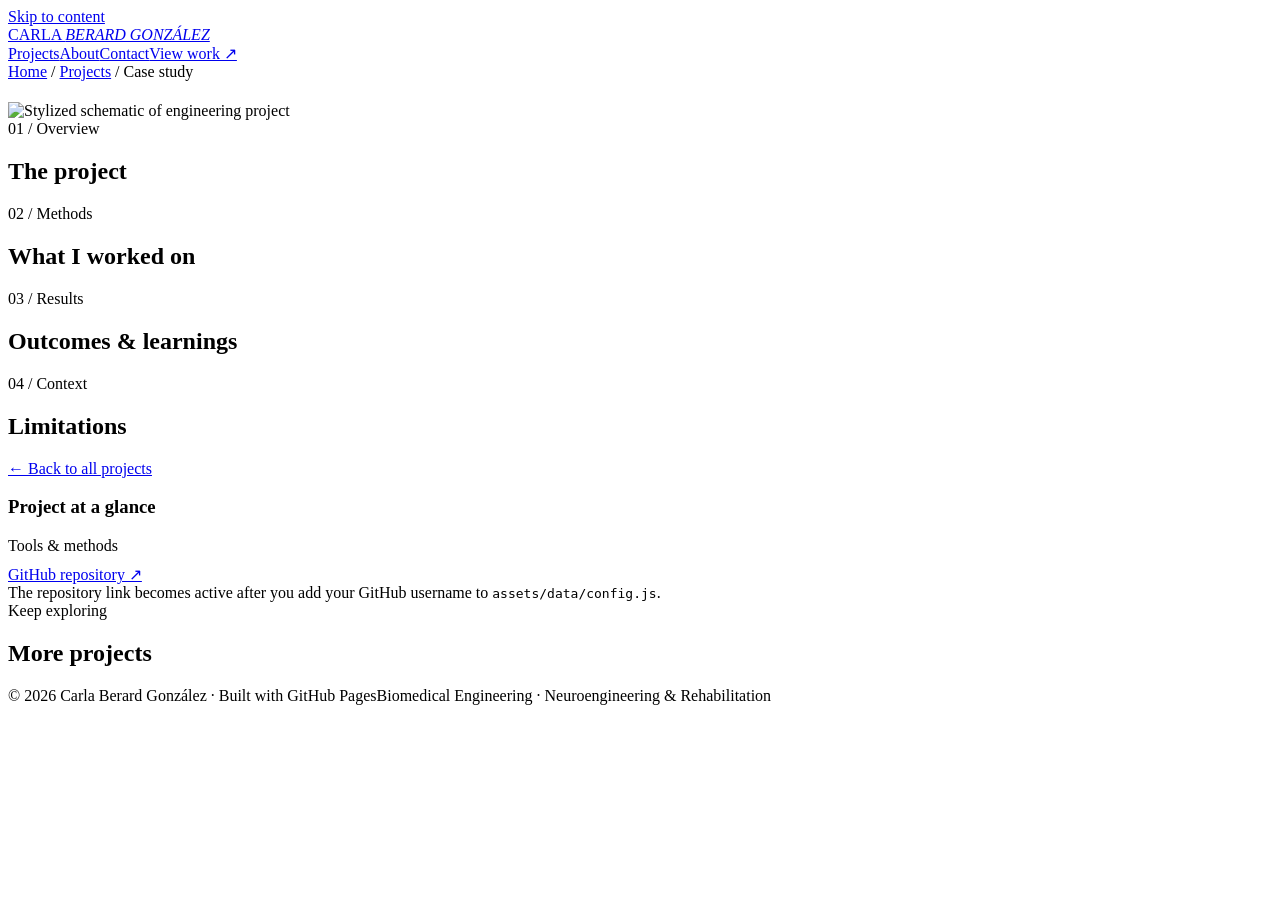
==== project.html @ eeb88eec "Add files via upload" ====
<!DOCTYPE html><html lang="en"><head><meta charset="utf-8"><meta name="viewport" content="width=device-width, initial-scale=1"><meta name="description" content="Biomedical engineering project case study by Carla Berard González."><title>Engineering Project · Carla Berard González</title><link rel="icon" href="assets/favicon.svg" type="image/svg+xml"><link rel="stylesheet" href="assets/style.css"></head><body><a class="skip" href="#main">Skip to content</a><div class="hero-shell" style="border-radius:0"><header class="site-nav wrap"><a class="brand" href="index.html">CARLA <em>BERARD GONZÁLEZ</em></a><nav class="nav-links" aria-label="Primary navigation"><a href="index.html#projects">Projects</a><a href="index.html#about">About</a><a href="index.html#contact">Contact</a><a class="nav-cta" href="index.html#projects">View work ↗</a></nav></header></div><div class="breadcrumb"><div class="wrap"><a href="index.html">Home</a> <span> / </span> <a href="index.html#projects">Projects</a> <span> / </span> <span id="crumbTitle">Case study</span></div></div><main id="main"><div class="detail-top"><div class="wrap detail-head"><div><div class="eyebrow" id="detailCategory" style="color:#3473de"></div><h1 id="detailTitle"></h1><p id="detailShort"></p><div id="detailFacts" class="detail-facts"></div></div><div class="detail-art"><img id="detailImage" alt="Stylized schematic of engineering project"></div></div></div><div class="wrap detail-layout"><article><section class="detail-section"><div class="section-kicker">01 / Overview</div><h2>The project</h2><p id="detailSummary"></p></section><section class="detail-section"><div class="section-kicker">02 / Methods</div><h2>What I worked on</h2><ol class="approach-list" id="detailMethods"></ol></section><section class="detail-section"><div class="section-kicker">03 / Results</div><h2>Outcomes & learnings</h2><div class="result-box" id="detailOutcome"></div></section><section class="detail-section"><div class="section-kicker">04 / Context</div><h2>Limitations</h2><p id="detailNote"></p></section><a class="btn btn-outline" href="index.html#projects">← Back to all projects</a></article><aside class="detail-sidebar"><h3>Project at a glance</h3><div id="detailMetric" class="metric"></div><span id="detailMetricLabel" class="metric-label"></span><div class="section-kicker" style="margin:14px 0 10px">Tools & methods</div><div class="chips" id="detailTech"></div><a id="repoButton" class="btn btn-dark disabled" href="#" target="_blank" rel="noopener noreferrer">GitHub repository ↗</a><div class="notice">The repository link becomes active after you add your GitHub username to <code>assets/data/config.js</code>.</div></aside></div><section class="section related"><div class="wrap"><div class="section-heading"><div><div class="section-kicker">Keep exploring</div><h2>More projects</h2></div></div><div class="projects-grid" id="relatedProjects"></div></div></section></main><footer class="footer wrap"><span>© <span id="currentYear">2026</span> Carla Berard González · Built with GitHub Pages</span><span>Biomedical Engineering · Neuroengineering & Rehabilitation</span></footer><script src="assets/data/config.js"></script><script src="assets/data/projects.js"></script><script src="assets/site.js"></script></body></html>
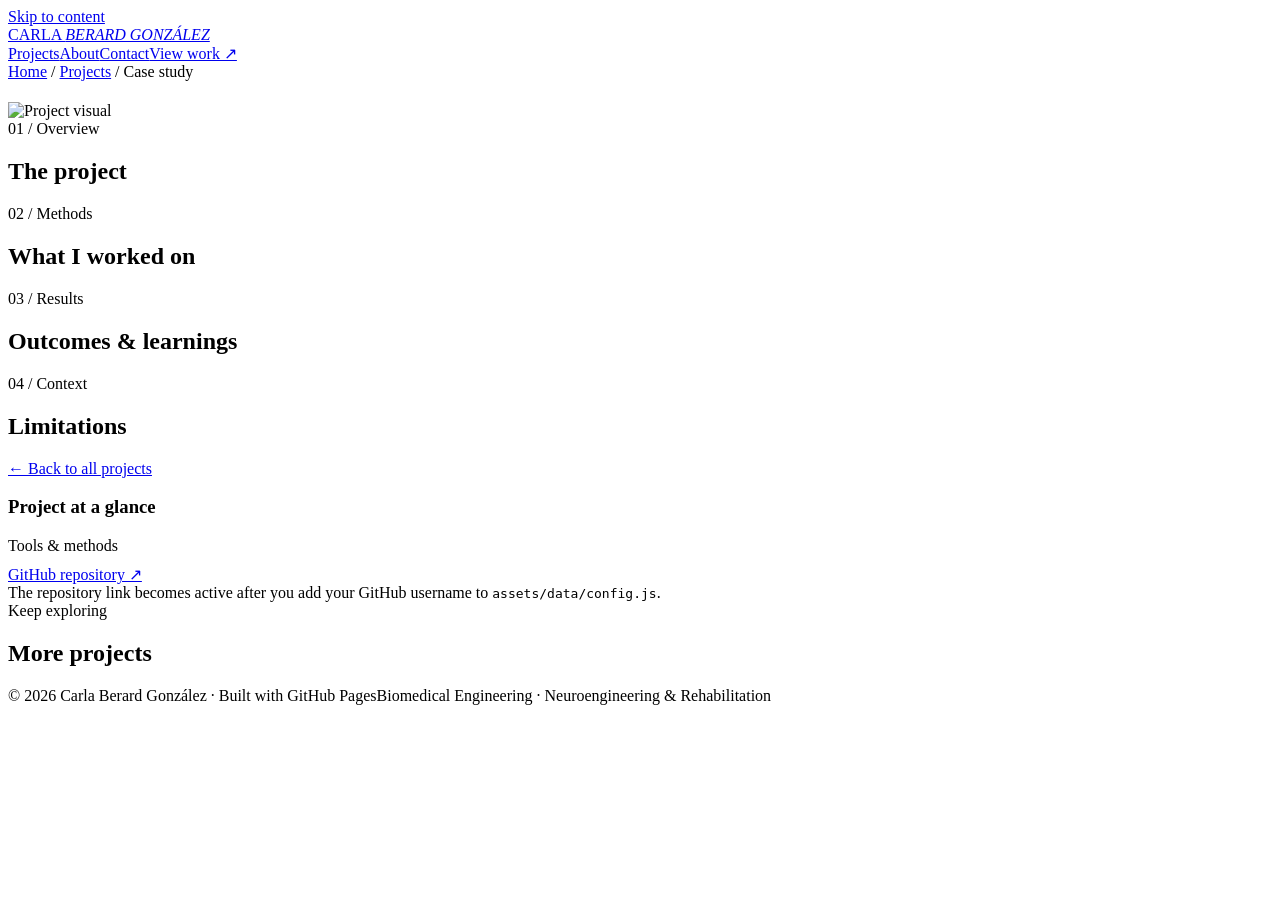
==== commit c3d52805: "Add files via upload" ====
--- a/project.html
+++ b/project.html
@@ -1 +1 @@
-<!DOCTYPE html><html lang="en"><head><meta charset="utf-8"><meta name="viewport" content="width=device-width, initial-scale=1"><meta name="description" content="Biomedical engineering project case study by Carla Berard González."><title>Engineering Project · Carla Berard González</title><link rel="icon" href="assets/favicon.svg" type="image/svg+xml"><link rel="stylesheet" href="assets/style.css"></head><body><a class="skip" href="#main">Skip to content</a><div class="hero-shell" style="border-radius:0"><header class="site-nav wrap"><a class="brand" href="index.html">CARLA <em>BERARD GONZÁLEZ</em></a><nav class="nav-links" aria-label="Primary navigation"><a href="index.html#projects">Projects</a><a href="index.html#about">About</a><a href="index.html#contact">Contact</a><a class="nav-cta" href="index.html#projects">View work ↗</a></nav></header></div><div class="breadcrumb"><div class="wrap"><a href="index.html">Home</a> <span> / </span> <a href="index.html#projects">Projects</a> <span> / </span> <span id="crumbTitle">Case study</span></div></div><main id="main"><div class="detail-top"><div class="wrap detail-head"><div><div class="eyebrow" id="detailCategory" style="color:#3473de"></div><h1 id="detailTitle"></h1><p id="detailShort"></p><div id="detailFacts" class="detail-facts"></div></div><div class="detail-art"><img id="detailImage" alt="Stylized schematic of engineering project"></div></div></div><div class="wrap detail-layout"><article><section class="detail-section"><div class="section-kicker">01 / Overview</div><h2>The project</h2><p id="detailSummary"></p></section><section class="detail-section"><div class="section-kicker">02 / Methods</div><h2>What I worked on</h2><ol class="approach-list" id="detailMethods"></ol></section><section class="detail-section"><div class="section-kicker">03 / Results</div><h2>Outcomes & learnings</h2><div class="result-box" id="detailOutcome"></div></section><section class="detail-section"><div class="section-kicker">04 / Context</div><h2>Limitations</h2><p id="detailNote"></p></section><a class="btn btn-outline" href="index.html#projects">← Back to all projects</a></article><aside class="detail-sidebar"><h3>Project at a glance</h3><div id="detailMetric" class="metric"></div><span id="detailMetricLabel" class="metric-label"></span><div class="section-kicker" style="margin:14px 0 10px">Tools & methods</div><div class="chips" id="detailTech"></div><a id="repoButton" class="btn btn-dark disabled" href="#" target="_blank" rel="noopener noreferrer">GitHub repository ↗</a><div class="notice">The repository link becomes active after you add your GitHub username to <code>assets/data/config.js</code>.</div></aside></div><section class="section related"><div class="wrap"><div class="section-heading"><div><div class="section-kicker">Keep exploring</div><h2>More projects</h2></div></div><div class="projects-grid" id="relatedProjects"></div></div></section></main><footer class="footer wrap"><span>© <span id="currentYear">2026</span> Carla Berard González · Built with GitHub Pages</span><span>Biomedical Engineering · Neuroengineering & Rehabilitation</span></footer><script src="assets/data/config.js"></script><script src="assets/data/projects.js"></script><script src="assets/site.js"></script></body></html>+<!DOCTYPE html><html lang="en"><head><meta charset="utf-8"><meta name="viewport" content="width=device-width, initial-scale=1"><meta name="description" content="Biomedical engineering project case study by Carla Berard González."><title>Engineering Project · Carla Berard González</title><link rel="icon" href="assets/favicon.svg" type="image/svg+xml"><link rel="stylesheet" href="assets/style.css"></head><body><a class="skip" href="#main">Skip to content</a><div class="hero-shell" style="border-radius:0"><header class="site-nav wrap"><a class="brand" href="index.html">CARLA <em>BERARD GONZÁLEZ</em></a><nav class="nav-links" aria-label="Primary navigation"><a href="index.html#projects">Projects</a><a href="index.html#about">About</a><a href="index.html#contact">Contact</a><a class="nav-cta" href="index.html#projects">View work ↗</a></nav></header></div><div class="breadcrumb"><div class="wrap"><a href="index.html">Home</a> <span> / </span> <a href="index.html#projects">Projects</a> <span> / </span> <span id="crumbTitle">Case study</span></div></div><main id="main"><div class="detail-top"><div class="wrap detail-head"><div><div class="eyebrow" id="detailCategory" style="color:#3473de"></div><h1 id="detailTitle"></h1><p id="detailShort"></p><div id="detailFacts" class="detail-facts"></div></div><div class="detail-art"><img id="detailImage" alt="Project visual"></div></div></div><div class="wrap detail-layout"><article><section class="detail-section"><div class="section-kicker">01 / Overview</div><h2>The project</h2><p id="detailSummary"></p></section><section class="detail-section"><div class="section-kicker">02 / Methods</div><h2>What I worked on</h2><ol class="approach-list" id="detailMethods"></ol></section><section class="detail-section"><div class="section-kicker">03 / Results</div><h2>Outcomes & learnings</h2><div class="result-box" id="detailOutcome"></div></section><section class="detail-section"><div class="section-kicker">04 / Context</div><h2>Limitations</h2><p id="detailNote"></p></section><a class="btn btn-outline" href="index.html#projects">← Back to all projects</a></article><aside class="detail-sidebar"><h3>Project at a glance</h3><div id="detailMetric" class="metric"></div><span id="detailMetricLabel" class="metric-label"></span><div class="section-kicker" style="margin:14px 0 10px">Tools & methods</div><div class="chips" id="detailTech"></div><a id="repoButton" class="btn btn-dark disabled" href="#" target="_blank" rel="noopener noreferrer">GitHub repository ↗</a><div class="notice">The repository link becomes active after you add your GitHub username to <code>assets/data/config.js</code>.</div></aside></div><section class="section related"><div class="wrap"><div class="section-heading"><div><div class="section-kicker">Keep exploring</div><h2>More projects</h2></div></div><div class="projects-grid" id="relatedProjects"></div></div></section></main><footer class="footer wrap"><span>© <span id="currentYear">2026</span> Carla Berard González · Built with GitHub Pages</span><span>Biomedical Engineering · Neuroengineering & Rehabilitation</span></footer><script src="assets/data/config.js"></script><script src="assets/data/projects.js"></script><script src="assets/site.js"></script></body></html>
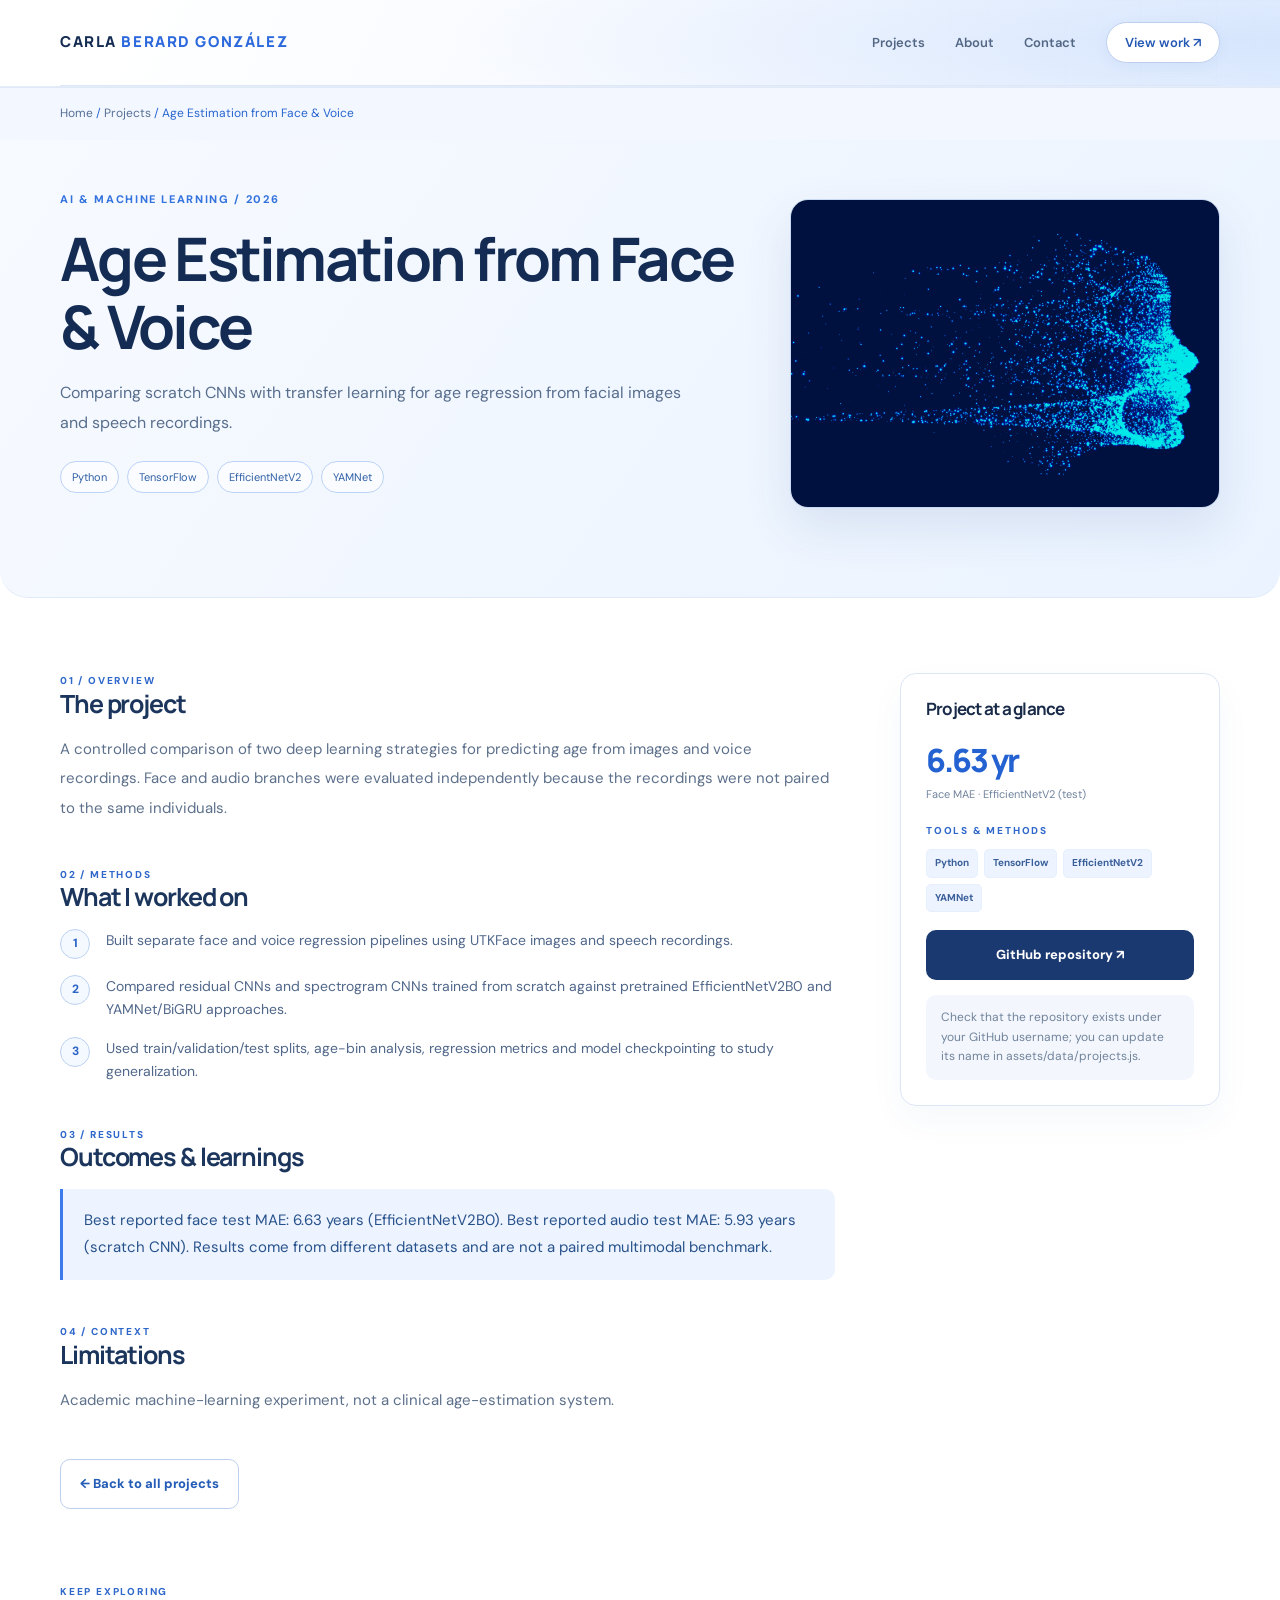
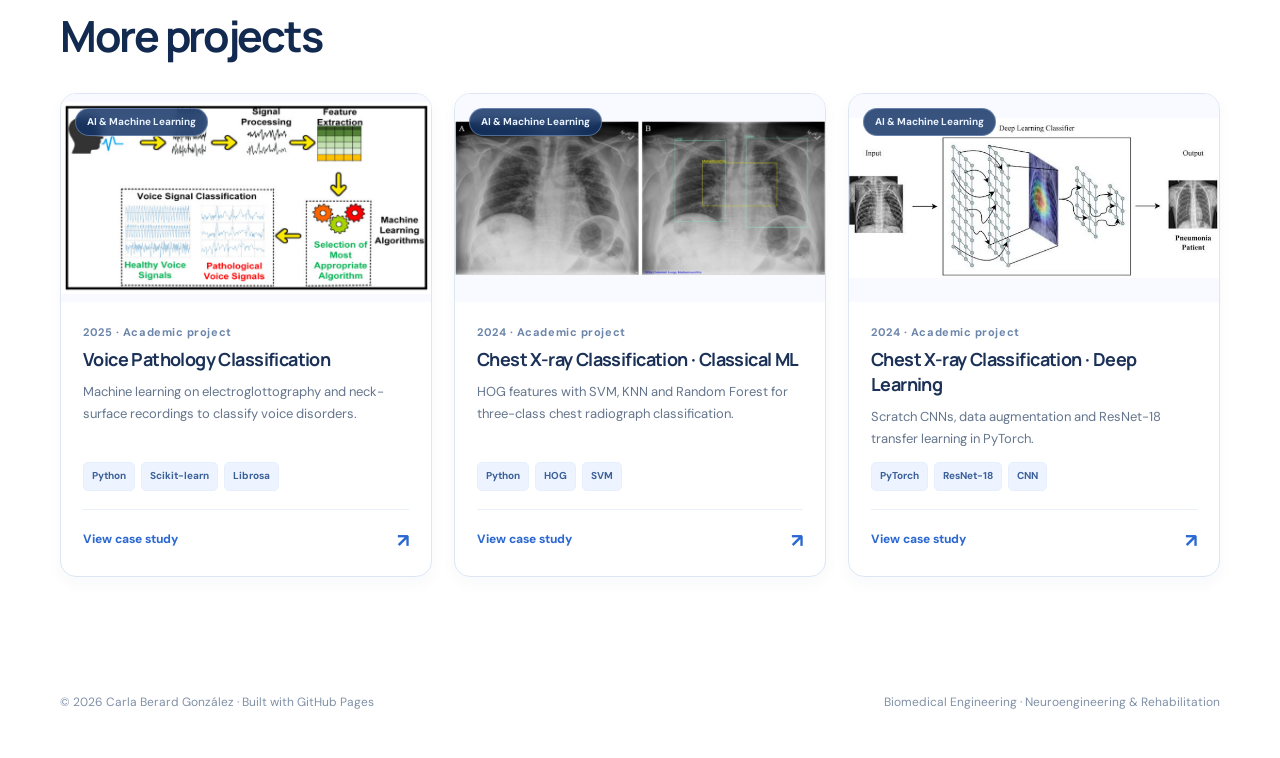
==== commit c22729b4: "Add files via upload" ====
--- a/project.html
+++ b/project.html
@@ -1 +1 @@
-<!DOCTYPE html><html lang="en"><head><meta charset="utf-8"><meta name="viewport" content="width=device-width, initial-scale=1"><meta name="description" content="Biomedical engineering project case study by Carla Berard González."><title>Engineering Project · Carla Berard González</title><link rel="icon" href="assets/favicon.svg" type="image/svg+xml"><link rel="stylesheet" href="assets/style.css"></head><body><a class="skip" href="#main">Skip to content</a><div class="hero-shell" style="border-radius:0"><header class="site-nav wrap"><a class="brand" href="index.html">CARLA <em>BERARD GONZÁLEZ</em></a><nav class="nav-links" aria-label="Primary navigation"><a href="index.html#projects">Projects</a><a href="index.html#about">About</a><a href="index.html#contact">Contact</a><a class="nav-cta" href="index.html#projects">View work ↗</a></nav></header></div><div class="breadcrumb"><div class="wrap"><a href="index.html">Home</a> <span> / </span> <a href="index.html#projects">Projects</a> <span> / </span> <span id="crumbTitle">Case study</span></div></div><main id="main"><div class="detail-top"><div class="wrap detail-head"><div><div class="eyebrow" id="detailCategory" style="color:#3473de"></div><h1 id="detailTitle"></h1><p id="detailShort"></p><div id="detailFacts" class="detail-facts"></div></div><div class="detail-art"><img id="detailImage" alt="Project visual"></div></div></div><div class="wrap detail-layout"><article><section class="detail-section"><div class="section-kicker">01 / Overview</div><h2>The project</h2><p id="detailSummary"></p></section><section class="detail-section"><div class="section-kicker">02 / Methods</div><h2>What I worked on</h2><ol class="approach-list" id="detailMethods"></ol></section><section class="detail-section"><div class="section-kicker">03 / Results</div><h2>Outcomes & learnings</h2><div class="result-box" id="detailOutcome"></div></section><section class="detail-section"><div class="section-kicker">04 / Context</div><h2>Limitations</h2><p id="detailNote"></p></section><a class="btn btn-outline" href="index.html#projects">← Back to all projects</a></article><aside class="detail-sidebar"><h3>Project at a glance</h3><div id="detailMetric" class="metric"></div><span id="detailMetricLabel" class="metric-label"></span><div class="section-kicker" style="margin:14px 0 10px">Tools & methods</div><div class="chips" id="detailTech"></div><a id="repoButton" class="btn btn-dark disabled" href="#" target="_blank" rel="noopener noreferrer">GitHub repository ↗</a><div class="notice">The repository link becomes active after you add your GitHub username to <code>assets/data/config.js</code>.</div></aside></div><section class="section related"><div class="wrap"><div class="section-heading"><div><div class="section-kicker">Keep exploring</div><h2>More projects</h2></div></div><div class="projects-grid" id="relatedProjects"></div></div></section></main><footer class="footer wrap"><span>© <span id="currentYear">2026</span> Carla Berard González · Built with GitHub Pages</span><span>Biomedical Engineering · Neuroengineering & Rehabilitation</span></footer><script src="assets/data/config.js"></script><script src="assets/data/projects.js"></script><script src="assets/site.js"></script></body></html>+<!DOCTYPE html><html lang="en"><head><meta charset="utf-8"><meta name="viewport" content="width=device-width, initial-scale=1"><meta name="description" content="Biomedical engineering project case study by Carla Berard González."><title>Engineering Project · Carla Berard González</title><link rel="icon" href="favicon.svg" type="image/svg+xml"><link rel="stylesheet" href="style.css"></head><body><a class="skip" href="#main">Skip to content</a><div class="hero-shell" style="border-radius:0"><header class="site-nav wrap"><a class="brand" href="index.html">CARLA <em>BERARD GONZÁLEZ</em></a><nav class="nav-links" aria-label="Primary navigation"><a href="index.html#projects">Projects</a><a href="index.html#about">About</a><a href="index.html#contact">Contact</a><a class="nav-cta" href="index.html#projects">View work ↗</a></nav></header></div><div class="breadcrumb"><div class="wrap"><a href="index.html">Home</a> <span> / </span> <a href="index.html#projects">Projects</a> <span> / </span> <span id="crumbTitle">Case study</span></div></div><main id="main"><div class="detail-top"><div class="wrap detail-head"><div><div class="eyebrow" id="detailCategory" style="color:#3473de"></div><h1 id="detailTitle"></h1><p id="detailShort"></p><div id="detailFacts" class="detail-facts"></div></div><div class="detail-art"><img id="detailImage" alt="Project visual"></div></div></div><div class="wrap detail-layout"><article><section class="detail-section"><div class="section-kicker">01 / Overview</div><h2>The project</h2><p id="detailSummary"></p></section><section class="detail-section"><div class="section-kicker">02 / Methods</div><h2>What I worked on</h2><ol class="approach-list" id="detailMethods"></ol></section><section class="detail-section"><div class="section-kicker">03 / Results</div><h2>Outcomes & learnings</h2><div class="result-box" id="detailOutcome"></div></section><section class="detail-section"><div class="section-kicker">04 / Context</div><h2>Limitations</h2><p id="detailNote"></p></section><a class="btn btn-outline" href="index.html#projects">← Back to all projects</a></article><aside class="detail-sidebar"><h3>Project at a glance</h3><div id="detailMetric" class="metric"></div><span id="detailMetricLabel" class="metric-label"></span><div class="section-kicker" style="margin:14px 0 10px">Tools & methods</div><div class="chips" id="detailTech"></div><a id="repoButton" class="btn btn-dark disabled" href="#" target="_blank" rel="noopener noreferrer">GitHub repository ↗</a><div class="notice">The repository link becomes active after you add your GitHub username to <code>config.js</code>.</div></aside></div><section class="section related"><div class="wrap"><div class="section-heading"><div><div class="section-kicker">Keep exploring</div><h2>More projects</h2></div></div><div class="projects-grid" id="relatedProjects"></div></div></section></main><footer class="footer wrap"><span>© <span id="currentYear">2026</span> Carla Berard González · Built with GitHub Pages</span><span>Biomedical Engineering · Neuroengineering & Rehabilitation</span></footer><script src="config.js"></script><script src="projects.js"></script><script src="site.js"></script></body></html>
--- a/style.css
+++ b/style.css
@@ -0,0 +1,239 @@
+@import url('https://fonts.googleapis.com/css2?family=DM+Sans:wght@400;500;600;700&family=Manrope:wght@400;500;600;700;800&display=swap');
+:root{--ink:#101c2b;--muted:#57667b;--paper:#f7f9fc;--line:#dae2ec;--navy:#0b1728;--cyan:#7af2dc;--white:#ffffff;--shadow:0 24px 70px rgba(10,28,45,.08)}
+*{box-sizing:border-box}html{scroll-behavior:smooth}body{margin:0;background:var(--paper);color:var(--ink);font-family:'DM Sans',sans-serif;font-size:15px;line-height:1.65}a{color:inherit;text-decoration:none}button,input{font:inherit}button{cursor:pointer}.wrap{width:min(1180px,calc(100% - 56px));margin:auto}h1,h2,h3,h4,p{margin-top:0}h1,h2,h3,h4{font-family:Manrope,sans-serif;letter-spacing:-.048em;line-height:1.13}::selection{background:#8ce4d6;color:#101c2b}
+.skip{position:absolute;left:-999px;top:10px;background:white;padding:8px;z-index:9}.skip:focus{left:15px}.hero-shell{background:#091727;color:#f5f9ff;position:relative;overflow:hidden;border-radius:0 0 34px 34px}.hero-shell:before{content:'';position:absolute;inset:-240px -30% -100px 45%;background:radial-gradient(circle at 40% 45%,rgba(67,166,169,.2),transparent 52%);pointer-events:none}.hero-shell:after{content:'';position:absolute;inset:0;opacity:.14;background-image:linear-gradient(rgba(255,255,255,.15) 1px,transparent 1px),linear-gradient(90deg,rgba(255,255,255,.15) 1px,transparent 1px);background-size:40px 40px;mask-image:linear-gradient(90deg,transparent 40%,black)}
+.site-nav{position:relative;z-index:3;display:flex;align-items:center;justify-content:space-between;padding:23px 0;border-bottom:1px solid rgba(255,255,255,.12)}.brand{font-family:Manrope,sans-serif;font-size:15px;font-weight:800;letter-spacing:.10em;text-transform:uppercase}.brand em{font-style:normal;color:var(--cyan)}.nav-links{display:flex;gap:30px;align-items:center}.nav-links a{color:#c5d3e3;font-size:13px;font-weight:600;transition:color .2s}.nav-links a:hover,.nav-links a:focus{color:white}.nav-cta{border:1px solid rgba(255,255,255,.3);border-radius:100px;padding:9px 18px!important;color:white!important}
+.hero{position:relative;z-index:2;display:grid;grid-template-columns:1.17fr .83fr;gap:55px;align-items:center;min-height:575px;padding:84px 0 95px}.eyebrow{font-size:11px;letter-spacing:.22em;font-weight:800;text-transform:uppercase;color:#468e91}.hero .eyebrow{color:#95ecd9}.hero h1{font-size:clamp(40px,5.6vw,70px);line-height:1.12;max-width:760px;margin:23px 0 23px;font-weight:800}.hero h1 span{color:#98eadb}.lead{font-size:17px;color:#b8c8d9;max-width:610px;line-height:1.85}.hero-actions{display:flex;flex-wrap:wrap;gap:12px;margin-top:30px}.btn{display:inline-flex;align-items:center;justify-content:center;gap:10px;border-radius:10px;font-size:13px;font-weight:800;padding:13px 19px;transition:transform .18s,background .18s,border .18s;border:1px solid transparent}.btn:hover{transform:translateY(-2px)}.btn-primary{background:var(--cyan);color:#081b22}.btn-primary:hover{background:#adffe8}.btn-ghost{color:#ecf5fc;border-color:rgba(255,255,255,.28)}.btn-ghost:hover{border-color:#fff}.btn-dark{color:white;background:#12253a}.btn-outline{border-color:var(--line);background:white;color:var(--ink)}.btn-arrow{font-size:17px}.hero-card{position:relative;min-height:358px;border-radius:24px;border:1px solid rgba(184,252,233,.23);background:linear-gradient(135deg,rgba(14,49,66,.9),rgba(6,23,39,.9));box-shadow:0 35px 80px rgba(1,5,12,.4);padding:22px;overflow:hidden}.hero-card:before{content:'';position:absolute;width:250px;height:250px;border:1px solid rgba(133,233,211,.22);border-radius:50%;left:50%;top:46%;transform:translate(-50%,-50%);box-shadow:0 0 0 34px rgba(133,233,211,.025),0 0 0 80px rgba(133,233,211,.025)}.hero-card-label{position:relative;z-index:1;color:#a2cbd5;font-size:11px;letter-spacing:.17em;text-transform:uppercase;font-weight:700}.hero-card svg{position:relative;z-index:1;display:block;width:100%;height:260px;margin-top:10px}.hero-card-bottom{position:absolute;z-index:1;bottom:18px;left:22px;right:22px;display:flex;justify-content:space-between;align-items:center;border-top:1px solid rgba(255,255,255,.16);padding-top:12px;color:#d0e2ef;font-size:12px}.dot-live{display:inline-block;width:7px;height:7px;background:#8bf3d2;border-radius:50%;box-shadow:0 0 0 4px rgba(143,243,218,.12);margin-right:8px}
+.kpi-bar{position:relative;z-index:2;border-top:1px solid rgba(255,255,255,.12);display:flex;gap:50px;padding:24px 0 27px}.kpi{display:flex;align-items:baseline;gap:11px}.kpi strong{font-size:22px;font-weight:800;font-family:Manrope}.kpi span{color:#90a8be;font-size:12px;font-weight:600}
+section.section{padding:85px 0}.section-heading{display:flex;justify-content:space-between;align-items:end;gap:30px;margin-bottom:32px}.section-heading h2{font-size:clamp(28px,4vw,43px);margin:12px 0 0}.section-heading p{max-width:410px;color:var(--muted);margin:0}.section-kicker{color:#26817b;font-size:11px;letter-spacing:.21em;font-weight:800;text-transform:uppercase}.section-alt{background:#eff3f8}.search-tools{display:flex;gap:18px;justify-content:space-between;align-items:center;margin-bottom:26px}.filters{display:flex;gap:8px;flex-wrap:wrap}.filter{border:1px solid #dbe3ed;background:white;color:#637184;border-radius:999px;padding:8px 13px;font-size:12px;font-weight:700}.filter.active{background:#142b3e;color:white;border-color:#142b3e}.filter:hover{border-color:#9aaaba}.search{width:225px;min-width:0;border:1px solid #dbe3ed;padding:10px 13px;border-radius:10px;background:white;color:#253a4b;font-size:12px}.search:focus{outline:2px solid #7de0ce;outline-offset:2px}.projects-grid{display:grid;grid-template-columns:repeat(3,minmax(0,1fr));gap:20px}.project-card{background:white;border-radius:16px;border:1px solid var(--line);overflow:hidden;box-shadow:0 3px 12px rgba(10,29,40,.02);display:flex;flex-direction:column;min-width:0;transition:transform .22s,box-shadow .22s}.project-card:hover{transform:translateY(-5px);box-shadow:var(--shadow)}.card-art{aspect-ratio:16/9;background:#0d2233;overflow:hidden;position:relative}.card-art img{display:block;width:100%;height:100%;object-fit:cover;transition:transform .5s}.project-card:hover .card-art img{transform:scale(1.04)}.card-tag{position:absolute;top:14px;left:14px;border:1px solid rgba(255,255,255,.19);background:rgba(13,23,35,.66);color:#e3edf5;backdrop-filter:blur(6px);border-radius:40px;padding:4px 9px;font-size:10px;font-weight:700}.card-content{padding:20px 21px 18px;display:flex;flex-direction:column;flex:1}.card-year{font-size:11px;color:#8c98a9;font-weight:700;letter-spacing:.05em}.card-content h3{font-size:18px;line-height:1.4;margin:6px 0 9px}.card-content p{font-size:13px;line-height:1.65;color:#607084;flex:1;margin-bottom:13px}.chips{display:flex;flex-wrap:wrap;gap:6px}.chip{display:inline-flex;color:#476277;background:#eff4f7;font-size:10px;font-weight:700;border-radius:5px;padding:5px 8px}.card-bottom{margin-top:18px;padding-top:15px;border-top:1px solid #edf0f4;display:flex;align-items:center;justify-content:space-between;font-size:12px;font-weight:800;color:#1f565b}.card-bottom span:last-child{font-size:19px}.empty-state{display:none;text-align:center;color:#66788b;padding:50px;background:white;border-radius:12px}
+.about-grid{display:grid;grid-template-columns:1.07fr .93fr;gap:34px;align-items:start}.about-body{color:var(--muted);font-size:15px;line-height:1.95}.about-body p{margin-bottom:19px}.about-panel{padding:27px 30px;border-radius:18px;background:#fff;border:1px solid var(--line)}.about-panel h3{margin-bottom:19px;font-size:17px}.timeline{position:relative;display:grid;gap:17px}.timeline-entry{display:grid;grid-template-columns:72px 1fr;gap:13px;line-height:1.4}.timeline-year{font-size:11px;font-weight:800;color:#368984}.timeline-content strong{font-size:13px;display:block}.timeline-content span{color:var(--muted);font-size:12px}.skill-grid{margin-top:21px;display:grid;grid-template-columns:1fr 1fr;gap:20px}.skill-grid h4{margin-bottom:10px;font-size:12px;color:#3d6e76;letter-spacing:.08em;text-transform:uppercase}.skill-grid p{font-size:12px;color:var(--muted);line-height:1.8;margin-bottom:0}
+.contact-block{padding:52px;border-radius:25px;background:#0d2234;color:white;display:grid;grid-template-columns:1fr auto;align-items:center;gap:35px;position:relative;overflow:hidden}.contact-block:before{content:'';position:absolute;right:-80px;bottom:-210px;border:1px solid rgba(94,240,204,.2);height:340px;width:340px;border-radius:50%}.contact-block h2{font-size:clamp(26px,4vw,43px);margin:10px 0 12px}.contact-block p{color:#b2c6d7;max-width:560px;margin:0}.contact-actions{position:relative;display:flex;gap:10px;flex-wrap:wrap}.footer{padding:28px 0 45px;display:flex;justify-content:space-between;gap:12px;color:#7b8a9b;font-size:12px}.footer a{color:#416f75;font-weight:700}
+.breadcrumb{background:#0b1728;color:#d1dce8;padding:17px 0;font-size:12px}.breadcrumb a:hover{text-decoration:underline}.breadcrumb span{color:#6ba69f}.detail-top{background:#0b1728;color:white;padding:50px 0 80px;border-radius:0 0 30px 30px}.detail-head{display:grid;grid-template-columns:1fr 430px;gap:45px;align-items:center}.detail-head h1{font-size:clamp(36px,5vw,60px);margin:17px 0}.detail-head p{max-width:650px;color:#b9c8d6;font-size:16px;line-height:1.85}.detail-art{width:100%;border-radius:18px;overflow:hidden;box-shadow:0 30px 70px rgba(0,0,0,.2)}.detail-art img{width:100%;display:block}.detail-facts{display:flex;flex-wrap:wrap;gap:8px;margin:24px 0}.detail-facts span{font-size:11px;border-radius:20px;border:1px solid rgba(255,255,255,.23);padding:6px 11px;color:#d1ddeb}.detail-layout{display:grid;grid-template-columns:1fr 320px;gap:65px;align-items:start;padding-top:70px;padding-bottom:75px}.detail-section{margin-bottom:44px}.detail-section h2{font-size:25px;margin-bottom:17px}.detail-section p{color:var(--muted);font-size:15px;line-height:1.95}.approach-list{display:grid;gap:16px;padding:0;list-style:none}.approach-list li{display:grid;grid-template-columns:32px 1fr;gap:14px;color:#506379;font-size:14px}.approach-list .num{height:30px;width:30px;border:1px solid #cbd6de;border-radius:50%;display:grid;place-items:center;color:#27666e;font-size:12px;font-weight:800}.result-box{background:#eaf2f4;border-left:3px solid #3baca2;padding:18px 21px;border-radius:0 10px 10px 0;color:#315768;line-height:1.85}.detail-sidebar{position:sticky;top:22px;border:1px solid #dbe4e9;background:white;border-radius:16px;padding:25px;box-shadow:0 12px 38px rgba(10,21,32,.035)}.detail-sidebar h3{font-size:17px;margin-bottom:15px}.detail-sidebar .metric{font-size:32px;font-weight:800;letter-spacing:-.06em;font-family:Manrope}.detail-sidebar .metric-label{font-size:11px;color:#728397;line-height:1.5;display:block;margin:0 0 20px}.detail-sidebar .btn{width:100%;margin-top:18px}.detail-sidebar .btn.disabled{pointer-events:none;background:#dbe2e8;color:#697788}.notice{border-radius:10px;background:#f2f4f8;padding:13px 15px;color:#67778a;font-size:12px;line-height:1.65;margin-top:15px}.related{padding-top:0!important}.related .projects-grid{grid-template-columns:repeat(3,minmax(0,1fr))}
+@media(max-width:1050px){.projects-grid{grid-template-columns:repeat(2,minmax(0,1fr))}.hero{gap:20px}.detail-head{grid-template-columns:1fr 350px}.detail-layout{gap:28px}}@media(max-width:720px){.wrap{width:min(100% - 32px,1180px)}.hero-shell{border-radius:0 0 22px 22px}.site-nav{padding:18px 0}.brand{font-size:13px}.nav-links{gap:12px}.nav-links a{font-size:11px}.nav-links a:nth-child(2),.nav-links a:nth-child(3){display:none}.nav-cta{padding:7px 11px!important}.hero{padding:62px 0 52px;grid-template-columns:1fr;min-height:auto}.hero h1{font-size:43px}.lead{font-size:15px}.hero-card{min-height:260px}.hero-card svg{height:215px}.kpi-bar{gap:20px;justify-content:space-between}.kpi{display:block}.kpi strong{display:block}.kpi span{font-size:10px}section.section{padding:62px 0}.section-heading{display:block}.section-heading p{margin-top:13px}.search-tools{display:block}.search{margin-top:12px;width:100%}.projects-grid{grid-template-columns:1fr}.about-grid{grid-template-columns:1fr}.contact-block{padding:28px;grid-template-columns:1fr}.footer{display:block}.detail-head{grid-template-columns:1fr}.detail-head h1{font-size:41px}.detail-top{padding:35px 0 44px}.detail-layout{grid-template-columns:1fr;padding-top:45px}.detail-sidebar{position:static}.related .projects-grid{grid-template-columns:1fr}}
+@media(prefers-reduced-motion:reduce){*,*:before,*:after{scroll-behavior:auto!important;transition:none!important;animation:none!important}}
+
+
+/* ============================================================
+   BLUE EDITION / October 2026
+   Minimal, human-centered engineering portfolio with contrast.
+   Customize the main blue by editing --blue below.
+   ============================================================ */
+:root {
+  --ink:#182a48;
+  --muted:#586b86;
+  --paper:#ffffff;
+  --line:#dbe5f5;
+  --navy:#132d5a;
+  --cyan:#2f69dd;
+  --blue:#2c69dc;
+  --light-blue:#eef5ff;
+  --mist:#f7faff;
+  --white:#fff;
+  --shadow:0 22px 50px rgba(30,75,139,.115);
+}
+body { background:var(--paper); color:var(--ink); }
+::selection { background:#b5d4ff; color:#152b51; }
+:focus-visible {outline:3px solid #75a9ff!important; outline-offset:4px;}
+.wrap { width:min(1160px,calc(100% - 56px)); }
+h1,h2,h3,h4 { letter-spacing:-.045em; }
+/* Nav and hero become airy and light; the featured graphic anchors the page. */
+.hero-shell {
+  background:linear-gradient(116deg,#ffffff 8%,#f4f8ff 62%,#eaf3ff 100%);
+  color:var(--ink);
+  border-radius:0 0 32px 32px;
+  border-bottom:1px solid #e3ecfa;
+}
+.hero-shell:before {inset:-210px -20% -110px 43%;background:radial-gradient(circle at 48% 44%,rgba(90,148,247,.23),transparent 57%);}
+.hero-shell:after { opacity:.10; background-image:linear-gradient(rgba(47,100,177,.20) 1px,transparent 1px),linear-gradient(90deg,rgba(47,100,177,.20) 1px,transparent 1px); background-size:38px 38px;mask-image:linear-gradient(90deg,transparent 48%,black); }
+.site-nav {border-bottom:1px solid #dce8f7; padding:22px 0;}
+.brand {font-size:15px;color:#142b52;letter-spacing:.105em;}
+.brand em {color:var(--blue);}
+.nav-links a {color:#536784;}
+.nav-links a:hover,.nav-links a:focus {color:var(--blue);}
+.nav-links .nav-cta {border-color:#bdcfee;color:#2357b4!important;background:#fff;box-shadow:0 4px 14px rgba(35,90,179,.05);}
+.nav-links .nav-cta:hover {background:#eaf3ff;border-color:#78a5f1;}
+.hero {grid-template-columns:1.10fr .90fr;gap:64px;min-height:535px;padding:77px 0 76px;}
+.eyebrow,.hero .eyebrow,.section-kicker {color:#2f68ca;letter-spacing:.15em;}
+.hero .eyebrow {display:inline-flex;align-items:center;gap:10px;background:#e8f1ff;border:1px solid #d5e5ff;padding:8px 13px;border-radius:999px;letter-spacing:.13em;font-size:10px;}
+.hero .eyebrow:before {content:"";display:block;width:7px;height:7px;border-radius:50%;background:#3b7ef4;box-shadow:0 0 0 4px rgba(59,126,244,.13);}
+.hero h1 {color:#142c53;font-size:clamp(43px,5.4vw,70px);letter-spacing:-.064em;line-height:1.09;margin:23px 0;max-width:760px;}
+.hero h1 span {color:#2b69dc;}
+.lead {color:#526681;font-size:16px;max-width:550px;line-height:1.9;}
+.hero-actions {margin-top:32px;}
+.btn {border-radius:10px;box-shadow:none;}
+.btn-primary {background:#2d6add;color:#fff;border-color:#2d6add;box-shadow:0 9px 24px rgba(45,106,221,.14);}
+.btn-primary:hover {background:#174eae;border-color:#174eae;color:#fff;}
+.btn-ghost {color:#235cbf;border:1px solid #c9dafa;background:#fff;}
+.btn-ghost:hover {border-color:#71a3f5;background:#f2f7ff;}
+.btn-dark {background:#1b3971;color:#fff;}
+.btn-dark:hover {background:#2856a7;}
+.btn-outline {border-color:#bdd0ed;color:#245cb6;background:#fff;}
+.btn-outline:hover {background:#edf4ff;}
+.hero-card {
+  min-height:345px;
+  border-radius:23px;
+  background:linear-gradient(142deg,#1c458c 0%,#102d61 57%,#0b2248 100%);
+  border:1px solid #81a7dd;
+  box-shadow:0 26px 55px rgba(31,74,142,.2), 0 6px 12px rgba(40,79,126,.09);
+  transform:rotate(1deg);
+  transition:transform .35s,box-shadow .35s;
+}
+.hero-card:hover {transform:rotate(0deg) translateY(-4px);box-shadow:0 30px 68px rgba(31,74,142,.23);}
+.hero-card:before {border-color:rgba(177,210,255,.24);box-shadow:0 0 0 34px rgba(146,190,255,.035),0 0 0 80px rgba(146,190,255,.023);}
+.hero-card-label {color:#c8dcff;font-size:10px;}
+.hero-card-bottom {color:#d5e6ff;border-color:rgba(224,237,255,.25);}
+.dot-live {background:#9dc5ff;box-shadow:0 0 0 4px rgba(157,197,255,.17);}
+.kpi-bar {border-top:1px solid #dfebfa;gap:48px;padding:19px 0 24px;}
+.kpi strong {color:#1e53b5;font-size:22px;}
+.kpi span {color:#71829d;font-size:12px;}
+/* Section rhythm and project gallery */
+section.section {padding:88px 0;}
+#projects {background:#fff;}
+.section-heading h2 {color:#132a50;letter-spacing:-.053em;}
+.section-heading p {color:#63758f;}
+.section-kicker {font-size:10px;letter-spacing:.18em;}
+.search-tools {gap:20px;margin-bottom:30px;}
+.filter {border:1px solid #dbe5f4;background:#f8fbff;color:#556d90;padding:9px 15px;transition:background .2s,border .2s,color .2s;}
+.filter.active {color:#fff;background:#2c69dc;border-color:#2c69dc;box-shadow:0 5px 16px rgba(44,105,220,.13);}
+.filter:hover {border-color:#7badef;color:#275db3;}
+.filter.active:hover {color:#fff;}
+.search {border-color:#d9e5f6;background:#f8fbff;border-radius:11px;padding:11px 14px;}
+.search:focus {outline:2px solid #80adf7;}
+.projects-grid {gap:22px;}
+.project-card {border-radius:16px;border:1px solid #dde7f4;box-shadow:0 6px 16px rgba(31,69,122,.035);}
+.project-card:hover {transform:translateY(-5px);border-color:#acc9f4;box-shadow:0 22px 44px rgba(43,94,177,.11);}
+.card-art {background:#112950;}
+.card-tag {background:rgba(18,51,101,.84);border:1px solid rgba(195,218,250,.35);color:#eaf3ff;backdrop-filter:blur(5px);font-size:10px;padding:5px 11px;}
+.card-content {padding:21px 22px 20px;}
+.card-content h3 {color:#1b3157;font-size:18px;letter-spacing:-.033em;}
+.card-content p {color:#64758d;}
+.card-year {color:#6c85aa;}
+.chip {background:#edf4ff;color:#3a5f99;border:1px solid #e6effd;border-radius:5px;padding:5px 8px;}
+.card-bottom {border-color:#eaf0fa;color:#2b68d1;}
+.empty-state {background:#f3f7ff;}
+/* About: elegant tinted strip with editorial-style typography */
+.section-alt {background:#f2f7ff;border-top:1px solid #e6eefb;border-bottom:1px solid #e6eefb;}
+.about-body {color:#586e8b;}
+.about-panel {border:1px solid #dce7f8;box-shadow:0 18px 40px rgba(44,93,156,.055);border-radius:18px;}
+.about-panel h3 {color:#1a3258;}
+.timeline-year {color:#2867d5;}
+.timeline-content strong {color:#243c62;}
+.skill-grid h4 {color:#2a61be;}
+/* Contact intentionally deep blue for a bit of punch and visual closure. */
+.contact-block {background:linear-gradient(110deg,#163b7e,#0f2b60 72%,#0b2350);border:1px solid #295599;border-radius:21px;box-shadow:0 18px 42px rgba(15,49,108,.10);}
+.contact-block:before {border-color:rgba(162,202,255,.35);box-shadow:0 0 0 38px rgba(175,211,255,.025),0 0 0 87px rgba(175,211,255,.02);}
+.contact-block h2 {color:#fff;}
+.contact-block p {color:#c3d7f4;}
+.contact-block .btn-primary {background:#fff;border-color:#fff;color:#174a9d;box-shadow:none;}
+.contact-block .btn-primary:hover {background:#eaf3ff;}
+.contact-block .btn-ghost {background:transparent;color:#e9f2ff;border-color:rgba(235,245,255,.35);}
+.contact-block .btn-ghost:hover {background:rgba(255,255,255,.12);}
+.footer {color:#8090a7;}
+.footer a {color:#2d67c7;}
+/* Project detail: keep the split layout, soften it for readability. */
+.breadcrumb {background:#f3f7ff;color:#567096;border-top:1px solid #e1e9f7;padding:16px 0;}
+.breadcrumb span {color:#2866cf;}
+.detail-top {background:linear-gradient(125deg,#f7faff 0%,#eaf3ff 100%);color:#172f58;border-bottom:1px solid #dfe9f7;border-radius:0 0 28px 28px;}
+.detail-head h1 {color:#142c53;}
+.detail-head p {color:#586e8d;}
+.detail-art {border:1px solid #c8d9f3;box-shadow:0 20px 48px rgba(35,77,137,.11);}
+.detail-facts span {border:1px solid #bcd2f6;color:#3060a6;background:rgba(255,255,255,.6);}
+.detail-layout {padding-top:75px;}
+.detail-section h2 {color:#1b355c;}
+.detail-section p {color:#5d708b;}
+.approach-list li {color:#50678a;}
+.approach-list .num {border-color:#bcd2f2;color:#2c65c6;background:#f4f8ff;}
+.result-box {background:#edf4ff;border-left:3px solid #3b7bed;color:#28528b;}
+.detail-sidebar {border-color:#dbe6f6;box-shadow:0 14px 35px rgba(43,93,159,.045);}
+.detail-sidebar .metric {color:#2462d1;}
+.detail-sidebar .metric-label {color:#71839d;}
+.detail-sidebar .btn.disabled {background:#dce5f4;color:#6f81a0;}
+.notice {background:#f3f7fd;color:#71839b;}
+@media(max-width:1050px){.hero{gap:36px}}
+@media(max-width:720px){
+  .wrap{width:min(100% - 36px,1180px)}
+  .hero-shell{border-radius:0 0 24px 24px}
+  .site-nav{padding:17px 0}
+  .hero{grid-template-columns:1fr;padding:52px 0 42px;gap:32px}
+  .hero h1{font-size:clamp(39px,10vw,56px)}
+  .lead{font-size:15px}
+  .hero-card{transform:none;min-height:280px}
+  .hero-card:hover{transform:translateY(-3px)}
+  .kpi-bar{gap:11px}
+  .kpi strong{font-size:20px}
+  section.section{padding:65px 0}
+  .contact-block{padding:32px}
+  .detail-top{padding:37px 0 50px}
+  .detail-head h1{font-size:38px}
+}
+
+/* v2 — reduced, editorial hero without right-hand artwork */
+.hero.hero-simple {
+  display:block;
+  min-height:0;
+  padding:92px 0 98px;
+}
+.hero-simple .hero-content {max-width:980px;}
+.hero-simple h1 {max-width:1040px;font-size:clamp(48px,5.75vw,78px);line-height:1.1;letter-spacing:-.062em;margin:25px 0 28px;}
+.hero-simple .lead {max-width:675px;font-size:17px;line-height:1.85;}
+.hero-simple .hero-actions {margin-top:29px;}
+.hero-shell:before {inset:-50px -10% -90px 26%;background:radial-gradient(ellipse at 84% 40%,rgba(91,145,240,.14),transparent 62%);}
+.hero-shell:after {opacity:.05;mask-image:linear-gradient(90deg,transparent 52%,black);}
+@media(max-width:720px){
+ .hero.hero-simple {padding:62px 0 60px;}
+ .hero-simple h1 {font-size:clamp(39px,9.6vw,54px);line-height:1.11;letter-spacing:-.055em;}
+ .hero-simple .lead {font-size:15px;}
+}
+
+/* Header photo collage: every file is an exact, unmodified copy of the user photograph.
+   The browser uses object-fit: contain; no crop, filters, retouching or colour effects. */
+.portfolio-photo-section{position:relative;z-index:2;margin-top:-8px;padding-bottom:28px;}
+.portfolio-collage{display:grid;grid-template-columns:repeat(12,minmax(0,1fr));grid-template-rows:repeat(4,116px);gap:10px;}
+.collage-frame{margin:0;min-width:0;min-height:0;overflow:hidden;border-radius:13px;background:#fff;border:1px solid #d4e3f7;box-shadow:0 8px 20px rgba(19,55,110,.055);}
+.collage-frame img{display:block;width:100%;height:100%;object-fit:contain;object-position:center;}
+.collage-portrait{grid-column:1/4;grid-row:1/5;}
+.collage-code{grid-column:4/8;grid-row:1/3;}
+.collage-lab{grid-column:8/11;grid-row:1/3;}
+.collage-mri{grid-column:11/13;grid-row:1/3;}
+.collage-robots{grid-column:4/7;grid-row:3/5;}
+.collage-circuit{grid-column:7/9;grid-row:3/5;}
+.collage-wearable{grid-column:9/11;grid-row:3/5;}
+.collage-conference{grid-column:11/13;grid-row:3/5;}
+.collage-filmstrip{display:grid;grid-template-columns:repeat(4,minmax(0,1fr));gap:10px;margin-top:10px;height:142px;}
+.hero.hero-simple{padding-bottom:55px;}
+@media(max-width:900px){
+ .portfolio-collage{grid-template-rows:repeat(4,94px);gap:7px}
+ .collage-filmstrip{height:113px;gap:7px;margin-top:7px}
+ .collage-frame{border-radius:10px}
+}
+@media(max-width:640px){
+ .hero.hero-simple{padding-bottom:34px}
+ .portfolio-collage{grid-template-columns:repeat(6,minmax(0,1fr));grid-template-rows:repeat(6,103px);gap:8px}
+ .collage-portrait{grid-column:1/4;grid-row:1/4}
+ .collage-code{grid-column:4/7;grid-row:1/3}
+ .collage-lab{grid-column:4/7;grid-row:3/4}
+ .collage-robots{grid-column:1/4;grid-row:4/6}
+ .collage-mri{grid-column:4/7;grid-row:4/6}
+ .collage-circuit{grid-column:1/3;grid-row:6/7}
+ .collage-wearable{grid-column:3/5;grid-row:6/7}
+ .collage-conference{grid-column:5/7;grid-row:6/7}
+ .collage-filmstrip{grid-template-columns:repeat(2,minmax(0,1fr));height:auto;grid-auto-rows:108px}
+}
+
+/* Header polish: compact hero without badge; full surname fits smaller screens. */
+.hero.hero-simple {padding-top:74px;}
+.hero-simple h1 {margin-top:0;}
+@media (max-width:720px) {
+  .site-nav .brand {font-size:clamp(10px,2.7vw,13px);letter-spacing:.055em;}
+  .hero.hero-simple {padding-top:48px;}
+}
+@media (max-width:560px) {
+  .site-nav .nav-links > a:first-child {display:none;}
+}
+
+/* Personal project images are displayed uncropped and without visual filters or zoom. */
+.card-art {background:#f8faff;}
+.card-art img {object-fit:contain;object-position:center;transform:none!important;filter:none!important;}
+.project-card:hover .card-art img {transform:none!important;}
+.detail-art {background:#f8faff;}
+.detail-art img {width:100%;height:auto;object-fit:contain;filter:none;transform:none;}
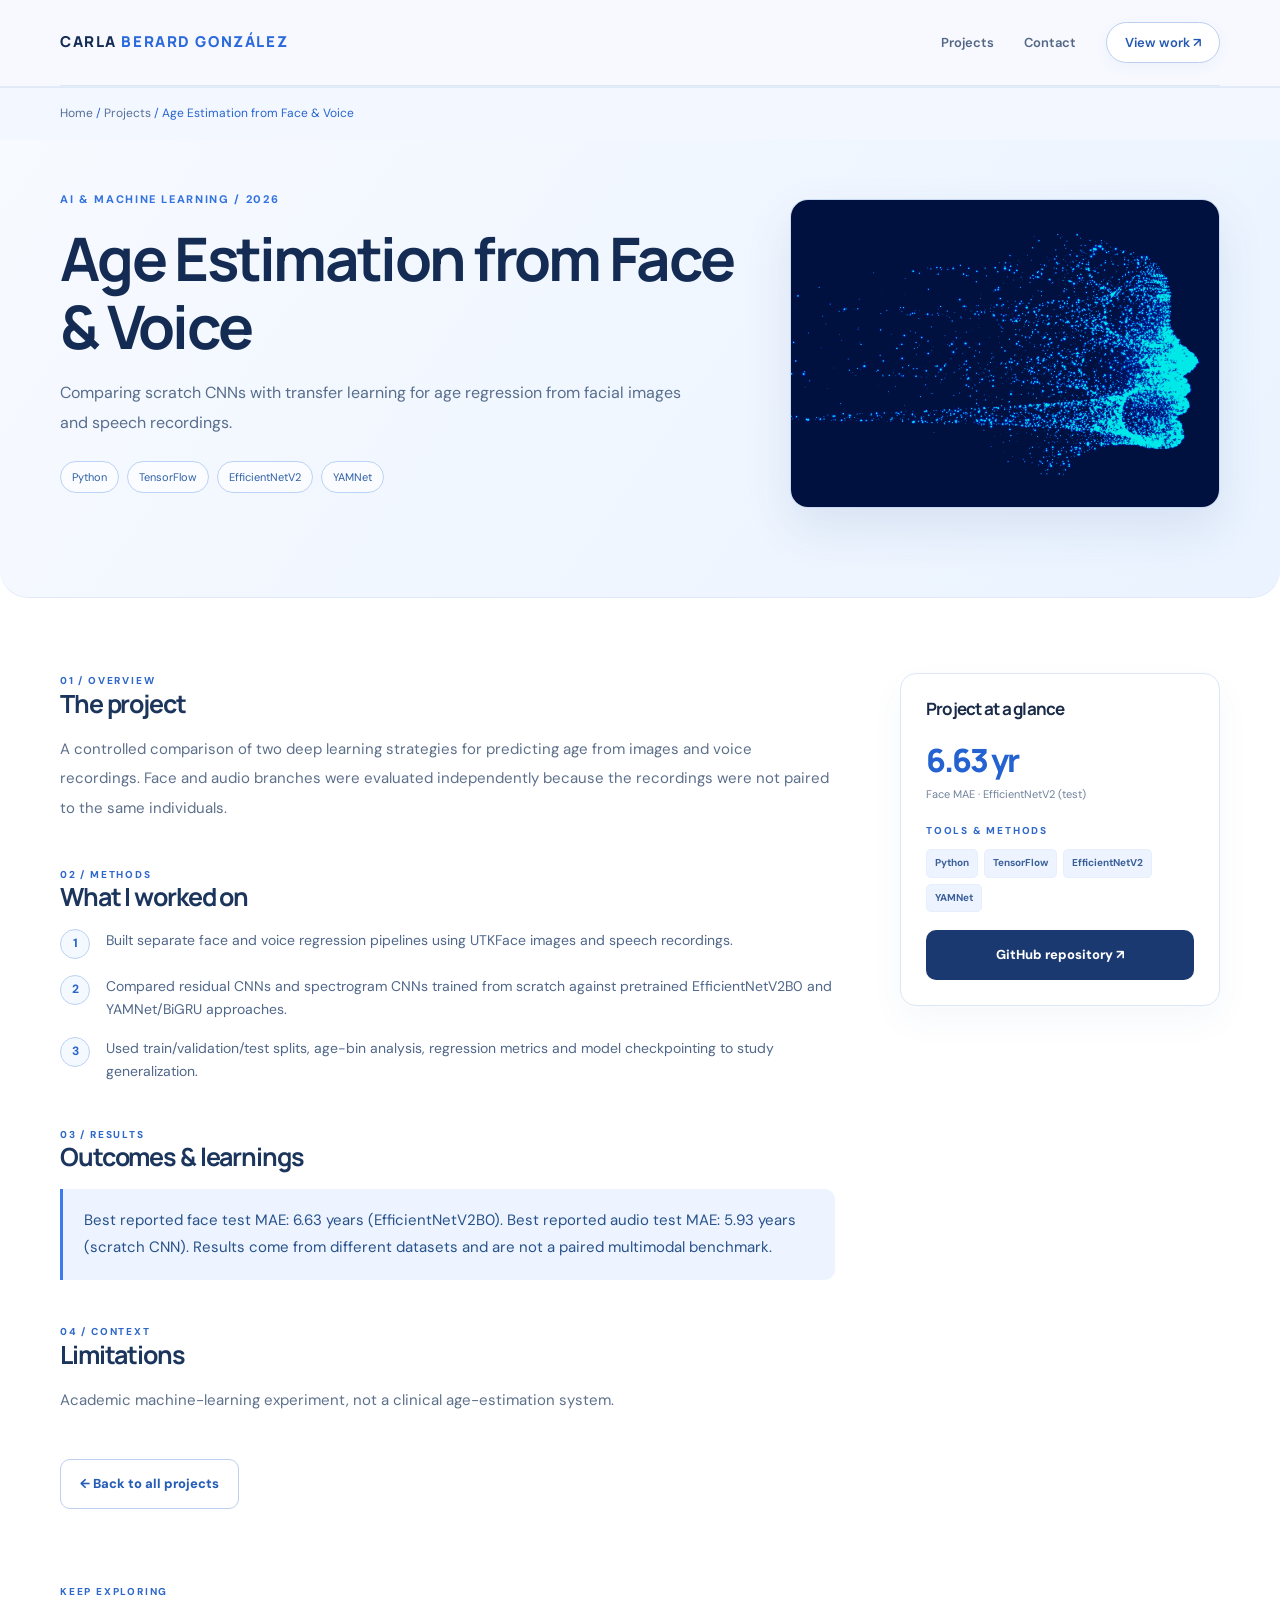
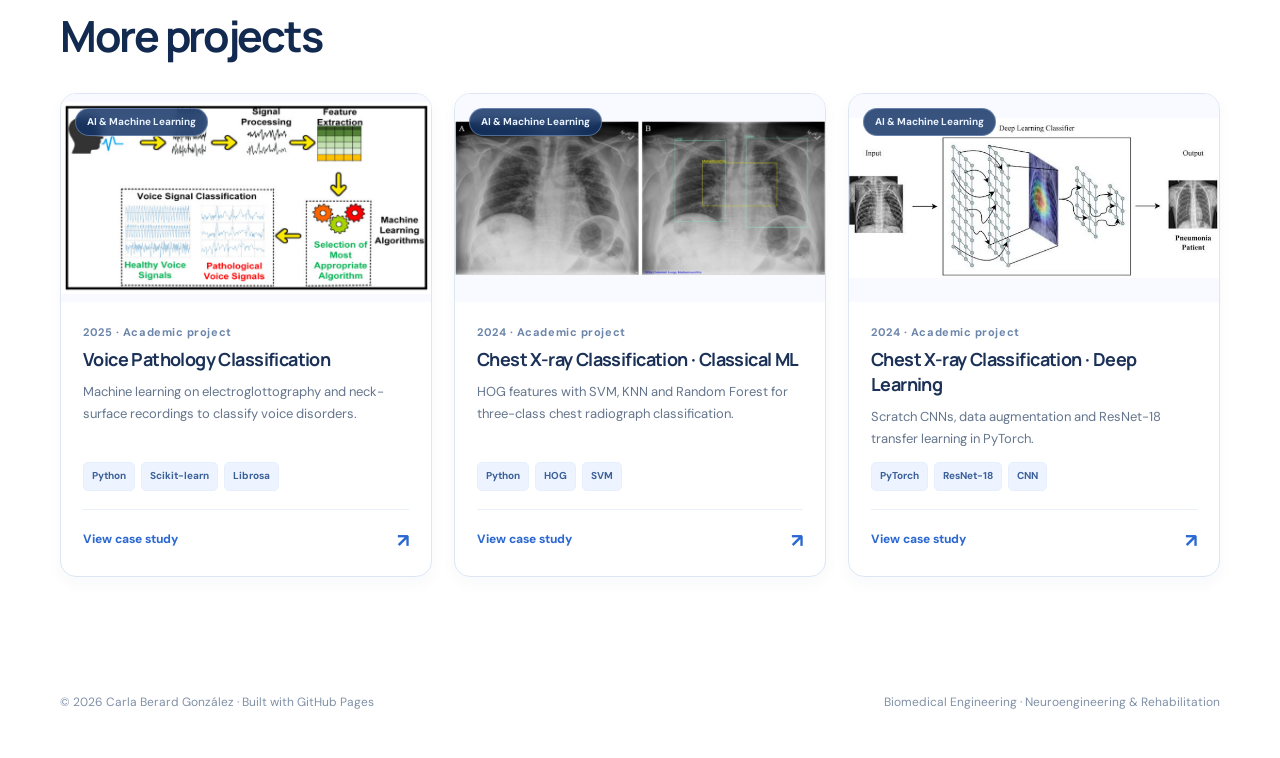
==== commit 2d014593: "Add files via upload" ====
--- a/project.html
+++ b/project.html
@@ -1 +1 @@
-<!DOCTYPE html><html lang="en"><head><meta charset="utf-8"><meta name="viewport" content="width=device-width, initial-scale=1"><meta name="description" content="Biomedical engineering project case study by Carla Berard González."><title>Engineering Project · Carla Berard González</title><link rel="icon" href="favicon.svg" type="image/svg+xml"><link rel="stylesheet" href="style.css"></head><body><a class="skip" href="#main">Skip to content</a><div class="hero-shell" style="border-radius:0"><header class="site-nav wrap"><a class="brand" href="index.html">CARLA <em>BERARD GONZÁLEZ</em></a><nav class="nav-links" aria-label="Primary navigation"><a href="index.html#projects">Projects</a><a href="index.html#about">About</a><a href="index.html#contact">Contact</a><a class="nav-cta" href="index.html#projects">View work ↗</a></nav></header></div><div class="breadcrumb"><div class="wrap"><a href="index.html">Home</a> <span> / </span> <a href="index.html#projects">Projects</a> <span> / </span> <span id="crumbTitle">Case study</span></div></div><main id="main"><div class="detail-top"><div class="wrap detail-head"><div><div class="eyebrow" id="detailCategory" style="color:#3473de"></div><h1 id="detailTitle"></h1><p id="detailShort"></p><div id="detailFacts" class="detail-facts"></div></div><div class="detail-art"><img id="detailImage" alt="Project visual"></div></div></div><div class="wrap detail-layout"><article><section class="detail-section"><div class="section-kicker">01 / Overview</div><h2>The project</h2><p id="detailSummary"></p></section><section class="detail-section"><div class="section-kicker">02 / Methods</div><h2>What I worked on</h2><ol class="approach-list" id="detailMethods"></ol></section><section class="detail-section"><div class="section-kicker">03 / Results</div><h2>Outcomes & learnings</h2><div class="result-box" id="detailOutcome"></div></section><section class="detail-section"><div class="section-kicker">04 / Context</div><h2>Limitations</h2><p id="detailNote"></p></section><a class="btn btn-outline" href="index.html#projects">← Back to all projects</a></article><aside class="detail-sidebar"><h3>Project at a glance</h3><div id="detailMetric" class="metric"></div><span id="detailMetricLabel" class="metric-label"></span><div class="section-kicker" style="margin:14px 0 10px">Tools & methods</div><div class="chips" id="detailTech"></div><a id="repoButton" class="btn btn-dark disabled" href="#" target="_blank" rel="noopener noreferrer">GitHub repository ↗</a><div class="notice">The repository link becomes active after you add your GitHub username to <code>config.js</code>.</div></aside></div><section class="section related"><div class="wrap"><div class="section-heading"><div><div class="section-kicker">Keep exploring</div><h2>More projects</h2></div></div><div class="projects-grid" id="relatedProjects"></div></div></section></main><footer class="footer wrap"><span>© <span id="currentYear">2026</span> Carla Berard González · Built with GitHub Pages</span><span>Biomedical Engineering · Neuroengineering & Rehabilitation</span></footer><script src="config.js"></script><script src="projects.js"></script><script src="site.js"></script></body></html>+<!DOCTYPE html><html lang="en"><head><meta charset="utf-8"><meta name="viewport" content="width=device-width, initial-scale=1"><meta name="description" content="Biomedical engineering project case study by Carla Berard González."><title>Engineering Project · Carla Berard González</title><link rel="icon" href="favicon.svg" type="image/svg+xml"><link rel="stylesheet" href="style.css"></head><body><a class="skip" href="#main">Skip to content</a><div class="hero-shell" style="border-radius:0"><header class="site-nav wrap"><a class="brand" href="index.html">CARLA <em>BERARD GONZÁLEZ</em></a><nav class="nav-links" aria-label="Primary navigation"><a href="index.html#projects">Projects</a><a href="index.html#contact">Contact</a><a class="nav-cta" href="index.html#projects">View work ↗</a></nav></header></div><div class="breadcrumb"><div class="wrap"><a href="index.html">Home</a> <span> / </span> <a href="index.html#projects">Projects</a> <span> / </span> <span id="crumbTitle">Case study</span></div></div><main id="main"><div class="detail-top"><div class="wrap detail-head"><div><div class="eyebrow" id="detailCategory" style="color:#3473de"></div><h1 id="detailTitle"></h1><p id="detailShort"></p><div id="detailFacts" class="detail-facts"></div></div><div class="detail-art"><img id="detailImage" alt="Project visual"></div></div></div><div class="wrap detail-layout"><article><section class="detail-section"><div class="section-kicker">01 / Overview</div><h2>The project</h2><p id="detailSummary"></p></section><section class="detail-section"><div class="section-kicker">02 / Methods</div><h2>What I worked on</h2><ol class="approach-list" id="detailMethods"></ol></section><section class="detail-section"><div class="section-kicker">03 / Results</div><h2>Outcomes & learnings</h2><div class="result-box" id="detailOutcome"></div></section><section class="detail-section"><div class="section-kicker">04 / Context</div><h2>Limitations</h2><p id="detailNote"></p></section><a class="btn btn-outline" href="index.html#projects">← Back to all projects</a></article><aside class="detail-sidebar"><h3>Project at a glance</h3><div id="detailMetric" class="metric"></div><span id="detailMetricLabel" class="metric-label"></span><div class="section-kicker" style="margin:14px 0 10px">Tools & methods</div><div class="chips" id="detailTech"></div><a id="repoButton" class="btn btn-dark disabled" href="#" target="_blank" rel="noopener noreferrer">GitHub repository ↗</a></aside></div><section class="section related"><div class="wrap"><div class="section-heading"><div><div class="section-kicker">Keep exploring</div><h2>More projects</h2></div></div><div class="projects-grid" id="relatedProjects"></div></div></section></main><footer class="footer wrap"><span>© <span id="currentYear">2026</span> Carla Berard González · Built with GitHub Pages</span><span>Biomedical Engineering · Neuroengineering & Rehabilitation</span></footer><script src="config.js"></script><script src="projects.js"></script><script src="site.js"></script></body></html>
--- a/style.css
+++ b/style.css
@@ -237,3 +237,68 @@
 .project-card:hover .card-art img {transform:none!important;}
 .detail-art {background:#f8faff;}
 .detail-art img {width:100%;height:auto;object-fit:contain;filter:none;transform:none;}
+
+
+/* NOVEMBER 2026 — HERO PHOTO MOSAIC: original images, no photo frames.
+   The actual photo files are never modified. A translucent gradient on top
+   of the photographic layer preserves the legibility of the headline. */
+.hero-shell{background:#f7f9ff;isolation:isolate;overflow:hidden;}
+.hero-shell::before,.hero-shell::after{display:none!important;}
+.hero-shell main{position:relative;isolation:isolate;}
+.hero-shell .portfolio-photo-section{
+  position:absolute;inset:0 0 0 0;z-index:0;width:100%;height:100%;
+  max-width:none;margin:0;padding:0;overflow:hidden;pointer-events:none;
+  display:flex;flex-direction:column;
+}
+.hero-shell .portfolio-collage{
+  display:grid;flex:1 1 auto;min-height:0;
+  grid-template-columns:repeat(12,minmax(0,1fr));
+  grid-template-rows:repeat(4,minmax(0,1fr));
+  gap:0!important;margin:0!important;padding:0!important;
+}
+.hero-shell .collage-filmstrip{
+  display:grid;flex:0 0 22%;min-height:0;
+  grid-template-columns:repeat(4,minmax(0,1fr));
+  grid-template-rows:minmax(0,1fr);gap:0!important;margin:0!important;
+  width:100%;height:auto!important;padding:0!important;
+}
+.hero-shell .collage-frame{
+  border:0!important;outline:0!important;border-radius:0!important;
+  box-shadow:none!important;margin:0!important;padding:0!important;
+  min-width:0;min-height:0;overflow:hidden;
+  background:transparent!important;
+}
+.hero-shell .collage-frame img{
+  display:block;width:100%;height:100%;object-fit:cover!important;
+  object-position:center;filter:none!important;transform:none!important;
+}
+.hero-mosaic-wash{
+  position:absolute;inset:0;z-index:1;pointer-events:none;
+  background:linear-gradient(90deg,
+    rgba(249,251,255,.94) 0%,
+    rgba(249,251,255,.88) 30%,
+    rgba(246,249,255,.71) 53%,
+    rgba(246,249,255,.25) 76%,
+    rgba(245,249,255,.12) 100%),
+    linear-gradient(180deg,rgba(255,255,255,.08) 0%,rgba(255,255,255,.22) 74%,rgba(255,255,255,.75) 100%);
+}
+.hero-shell .hero.hero-simple{position:relative;z-index:2;min-height:685px;padding-top:94px;padding-bottom:80px;}
+.hero-shell .hero-simple .hero-content{max-width:1080px;}
+.hero-shell .hero-simple h1{max-width:1130px;}
+.hero-shell .kpi-bar{position:relative;z-index:2;}
+@media(max-width:900px){
+  .hero-shell .hero.hero-simple{min-height:630px;padding:84px 0 82px;}
+  .hero-shell .portfolio-collage{grid-template-rows:repeat(4,minmax(0,1fr));}
+  .hero-mosaic-wash{background:linear-gradient(90deg,rgba(249,251,255,.94),rgba(249,251,255,.78) 58%,rgba(249,251,255,.5)),linear-gradient(180deg,rgba(255,255,255,.1),rgba(255,255,255,.72));}
+}
+@media(max-width:640px){
+  .hero-shell .hero.hero-simple{min-height:630px;padding-top:82px;padding-bottom:78px;}
+  .hero-shell .portfolio-collage{
+     grid-template-columns:repeat(6,minmax(0,1fr));
+     grid-template-rows:repeat(6,minmax(0,1fr));
+  }
+  .hero-shell .collage-filmstrip{flex-basis:23%;grid-template-columns:repeat(4,minmax(0,1fr));grid-template-rows:minmax(0,1fr);}
+  .hero-mosaic-wash{background:linear-gradient(90deg,rgba(249,251,255,.92),rgba(249,251,255,.79)),linear-gradient(180deg,rgba(255,255,255,.14),rgba(255,255,255,.8));}
+  .hero-shell .hero-simple h1{font-size:clamp(38px,9vw,53px);}
+  .hero-shell .hero-simple .lead{max-width:100%;}
+}
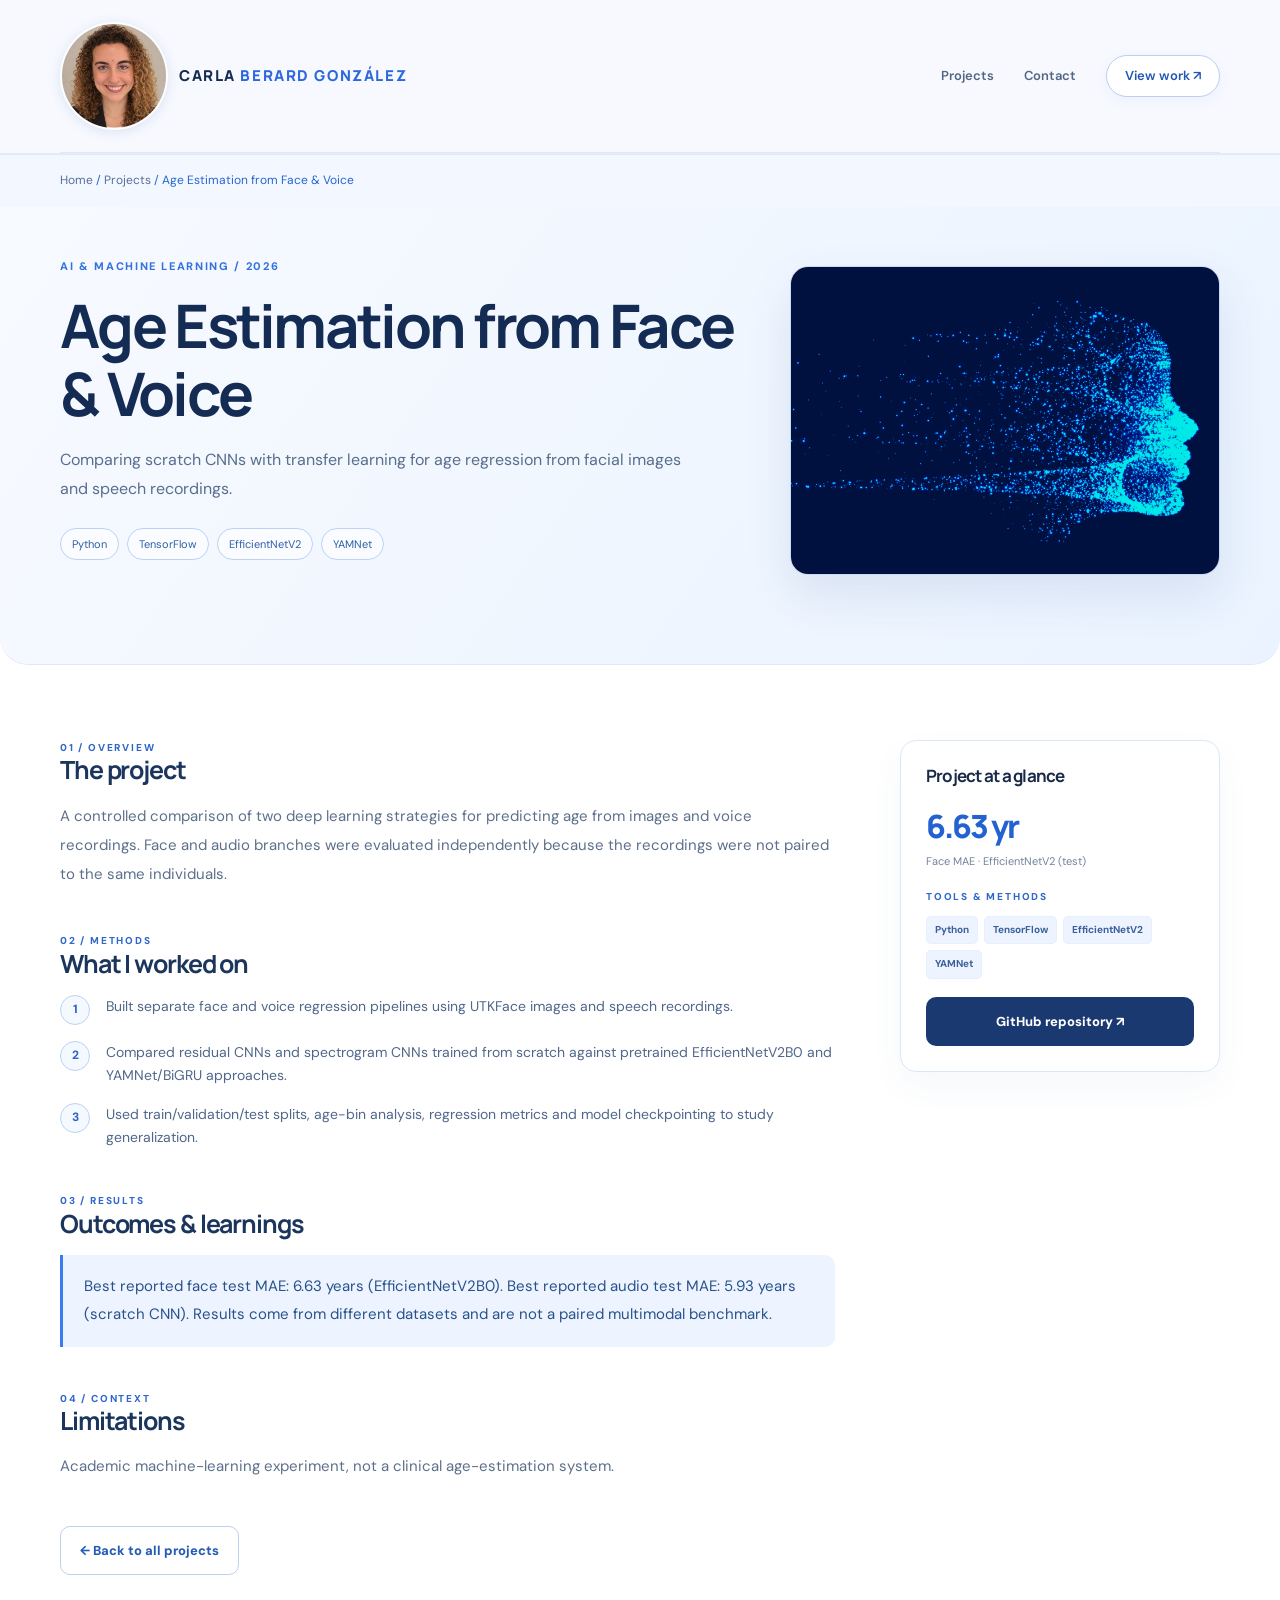
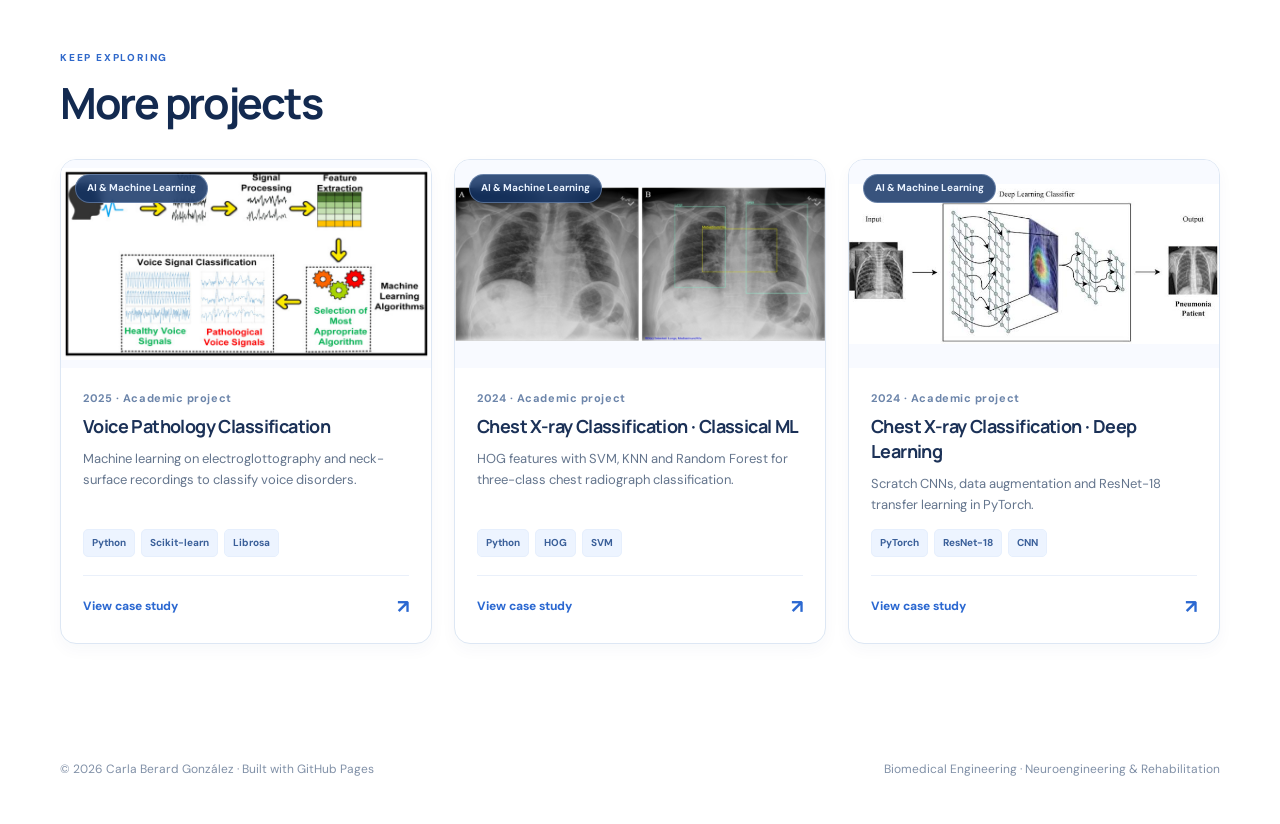
==== commit 34ae181c: "Add files via upload" ====
--- a/project.html
+++ b/project.html
@@ -1 +1,35 @@
-<!DOCTYPE html><html lang="en"><head><meta charset="utf-8"><meta name="viewport" content="width=device-width, initial-scale=1"><meta name="description" content="Biomedical engineering project case study by Carla Berard González."><title>Engineering Project · Carla Berard González</title><link rel="icon" href="favicon.svg" type="image/svg+xml"><link rel="stylesheet" href="style.css"></head><body><a class="skip" href="#main">Skip to content</a><div class="hero-shell" style="border-radius:0"><header class="site-nav wrap"><a class="brand" href="index.html">CARLA <em>BERARD GONZÁLEZ</em></a><nav class="nav-links" aria-label="Primary navigation"><a href="index.html#projects">Projects</a><a href="index.html#contact">Contact</a><a class="nav-cta" href="index.html#projects">View work ↗</a></nav></header></div><div class="breadcrumb"><div class="wrap"><a href="index.html">Home</a> <span> / </span> <a href="index.html#projects">Projects</a> <span> / </span> <span id="crumbTitle">Case study</span></div></div><main id="main"><div class="detail-top"><div class="wrap detail-head"><div><div class="eyebrow" id="detailCategory" style="color:#3473de"></div><h1 id="detailTitle"></h1><p id="detailShort"></p><div id="detailFacts" class="detail-facts"></div></div><div class="detail-art"><img id="detailImage" alt="Project visual"></div></div></div><div class="wrap detail-layout"><article><section class="detail-section"><div class="section-kicker">01 / Overview</div><h2>The project</h2><p id="detailSummary"></p></section><section class="detail-section"><div class="section-kicker">02 / Methods</div><h2>What I worked on</h2><ol class="approach-list" id="detailMethods"></ol></section><section class="detail-section"><div class="section-kicker">03 / Results</div><h2>Outcomes & learnings</h2><div class="result-box" id="detailOutcome"></div></section><section class="detail-section"><div class="section-kicker">04 / Context</div><h2>Limitations</h2><p id="detailNote"></p></section><a class="btn btn-outline" href="index.html#projects">← Back to all projects</a></article><aside class="detail-sidebar"><h3>Project at a glance</h3><div id="detailMetric" class="metric"></div><span id="detailMetricLabel" class="metric-label"></span><div class="section-kicker" style="margin:14px 0 10px">Tools & methods</div><div class="chips" id="detailTech"></div><a id="repoButton" class="btn btn-dark disabled" href="#" target="_blank" rel="noopener noreferrer">GitHub repository ↗</a></aside></div><section class="section related"><div class="wrap"><div class="section-heading"><div><div class="section-kicker">Keep exploring</div><h2>More projects</h2></div></div><div class="projects-grid" id="relatedProjects"></div></div></section></main><footer class="footer wrap"><span>© <span id="currentYear">2026</span> Carla Berard González · Built with GitHub Pages</span><span>Biomedical Engineering · Neuroengineering & Rehabilitation</span></footer><script src="config.js"></script><script src="projects.js"></script><script src="site.js"></script></body></html>+<!DOCTYPE html><html lang="en"><head><meta charset="utf-8"><meta name="viewport" content="width=device-width, initial-scale=1"><meta name="description" content="Biomedical engineering project case study by Carla Berard González."><title>Engineering Project · Carla Berard González</title><link rel="icon" href="favicon.svg" type="image/svg+xml"><link rel="stylesheet" href="style.css"><style>
+
+/* Original, unretouched website selfie displayed only as a small round header photo. */
+.site-nav .brand.brand-with-photo {
+  display:inline-flex;align-items:center;gap:11px;white-space:nowrap;
+  flex-shrink:0;min-width:0;
+}
+.site-nav .brand-with-photo .brand-name {display:inline-block;line-height:1.35;}
+.site-nav .brand-with-photo .brand-profile-photo {
+  width:108px;height:108px;flex:0 0 108px;
+  border-radius:50%;object-fit:contain;object-position:center center;
+  border:2px solid rgba(255,255,255,.95);
+  box-shadow:0 2px 12px rgba(33,75,148,.13);
+  background:#eff2f7;
+}
+@media(max-width:720px) {
+  .site-nav .brand.brand-with-photo {gap:8px;font-size:clamp(10px,2.6vw,13px);letter-spacing:.045em;}
+  .site-nav .brand-with-photo .brand-profile-photo {width:78px;height:78px;flex-basis:78px;}
+}
+@media(max-width:380px) {
+  .site-nav .brand.brand-with-photo {font-size:10px;letter-spacing:.025em;}
+  .site-nav .brand-with-photo .brand-profile-photo {width:64px;height:64px;flex-basis:64px;}
+}
+
+
+@media(max-width:420px) {
+  .site-nav .nav-links .nav-cta {display:none;}
+  .site-nav .brand.brand-with-photo {white-space:normal;}
+  .site-nav .brand-with-photo .brand-name {line-height:1.2;}
+}
+
+@media(max-width:880px){.site-nav .nav-links .nav-cta{display:none!important;}}
+@media(max-width:720px){.site-nav{gap:8px}.site-nav .brand.brand-with-photo{gap:9px;white-space:normal}.site-nav .brand-name{line-height:1.15}.site-nav .nav-links{gap:12px}}
+@media(max-width:470px){.site-nav .brand-with-photo .brand-profile-photo{width:68px;height:68px;flex-basis:68px}.site-nav .nav-links{display:none}}
+</style></head><body><a class="skip" href="#main">Skip to content</a><div class="hero-shell" style="border-radius:0"><header class="site-nav wrap"><a class="brand brand-with-photo" href="index.html"><img class="brand-profile-photo" src="carla-profile.png" alt="" width="108" height="108" decoding="async"><span class="brand-name">CARLA <em>BERARD GONZÁLEZ</em></span></a><nav class="nav-links" aria-label="Primary navigation"><a href="index.html#projects">Projects</a><a href="index.html#contact">Contact</a><a class="nav-cta" href="index.html#projects">View work ↗</a></nav></header></div><div class="breadcrumb"><div class="wrap"><a href="index.html">Home</a> <span> / </span> <a href="index.html#projects">Projects</a> <span> / </span> <span id="crumbTitle">Case study</span></div></div><main id="main"><div class="detail-top"><div class="wrap detail-head"><div><div class="eyebrow" id="detailCategory" style="color:#3473de"></div><h1 id="detailTitle"></h1><p id="detailShort"></p><div id="detailFacts" class="detail-facts"></div></div><div class="detail-art"><img id="detailImage" alt="Project visual"></div></div></div><div class="wrap detail-layout"><article><section class="detail-section"><div class="section-kicker">01 / Overview</div><h2>The project</h2><p id="detailSummary"></p></section><section class="detail-section"><div class="section-kicker">02 / Methods</div><h2>What I worked on</h2><ol class="approach-list" id="detailMethods"></ol></section><section class="detail-section"><div class="section-kicker">03 / Results</div><h2>Outcomes & learnings</h2><div class="result-box" id="detailOutcome"></div></section><section class="detail-section"><div class="section-kicker">04 / Context</div><h2>Limitations</h2><p id="detailNote"></p></section><a class="btn btn-outline" href="index.html#projects">← Back to all projects</a></article><aside class="detail-sidebar"><h3>Project at a glance</h3><div id="detailMetric" class="metric"></div><span id="detailMetricLabel" class="metric-label"></span><div class="section-kicker" style="margin:14px 0 10px">Tools & methods</div><div class="chips" id="detailTech"></div><a id="repoButton" class="btn btn-dark disabled" href="#" target="_blank" rel="noopener noreferrer">GitHub repository ↗</a></aside></div><section class="section related"><div class="wrap"><div class="section-heading"><div><div class="section-kicker">Keep exploring</div><h2>More projects</h2></div></div><div class="projects-grid" id="relatedProjects"></div></div></section></main><footer class="footer wrap"><span>© <span id="currentYear">2026</span> Carla Berard González · Built with GitHub Pages</span><span>Biomedical Engineering · Neuroengineering & Rehabilitation</span></footer><script src="config.js"></script><script src="projects.js"></script><script src="site.js"></script></body></html>
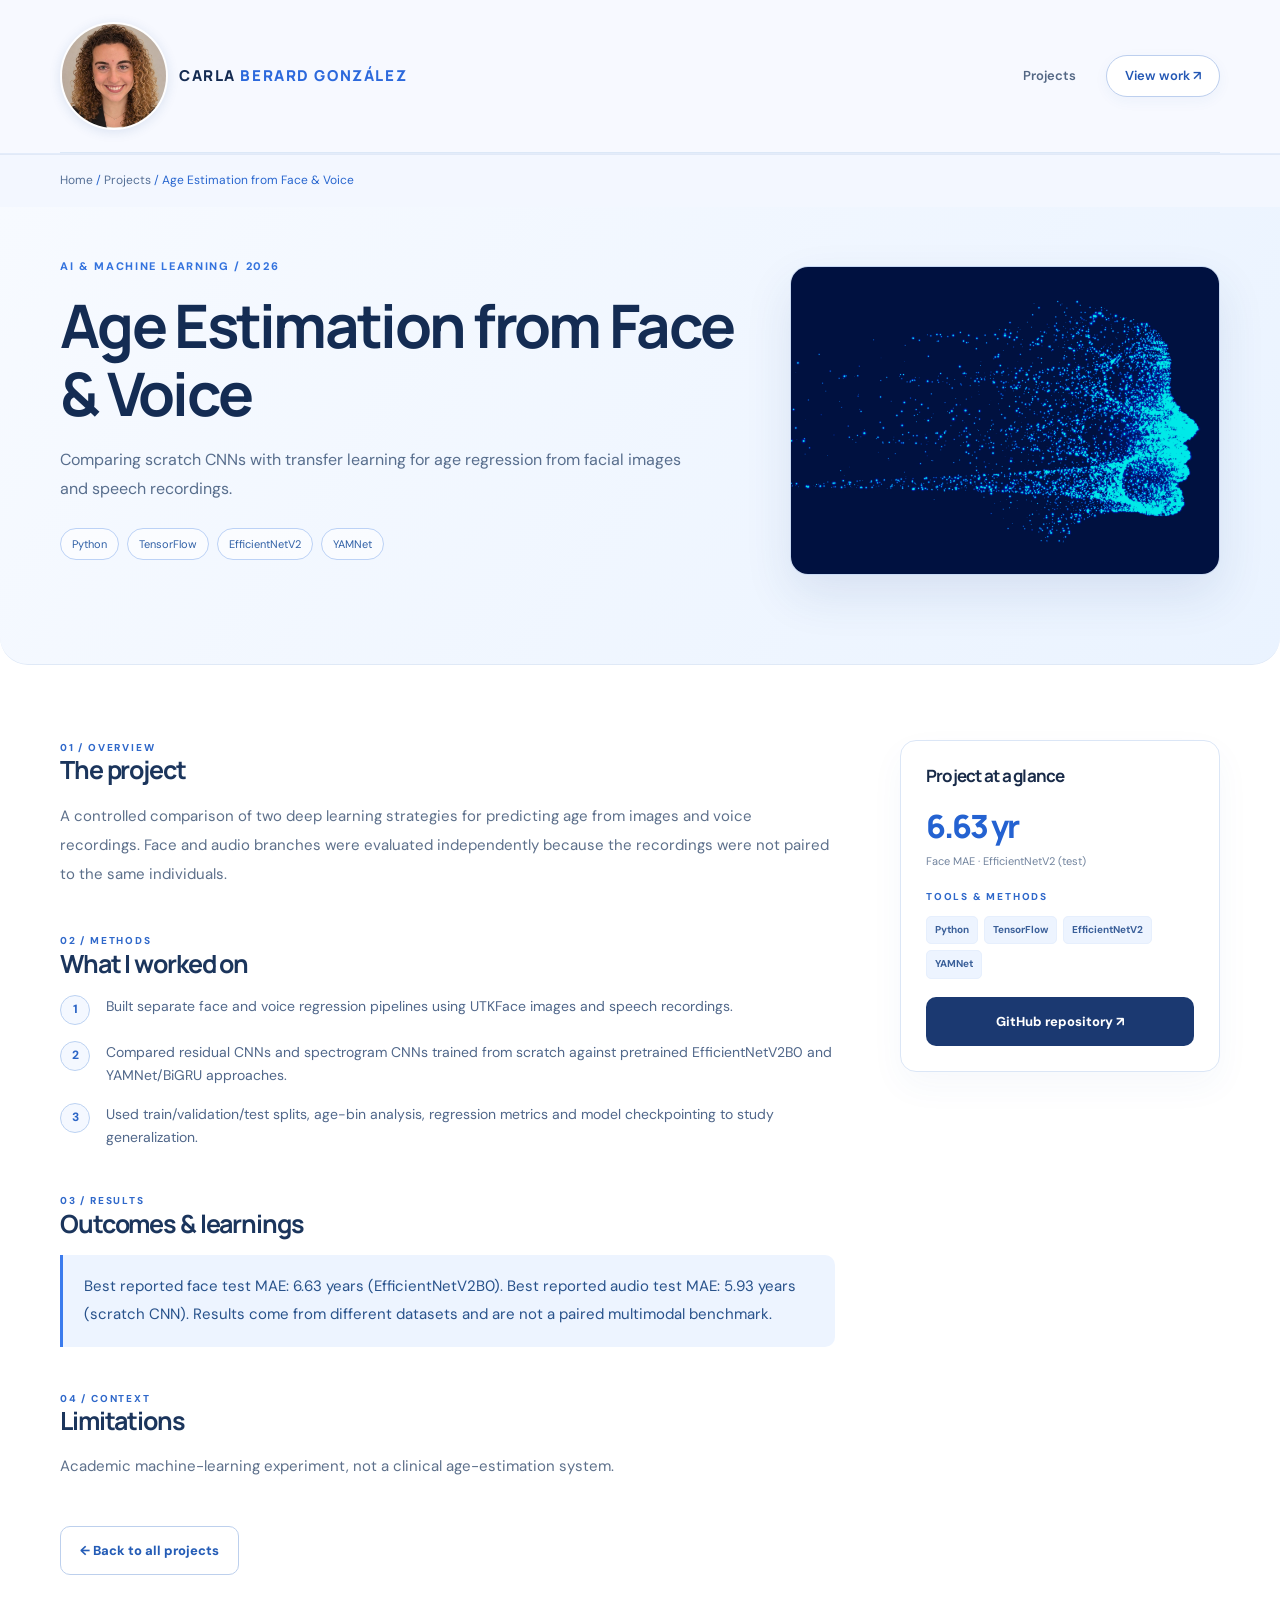
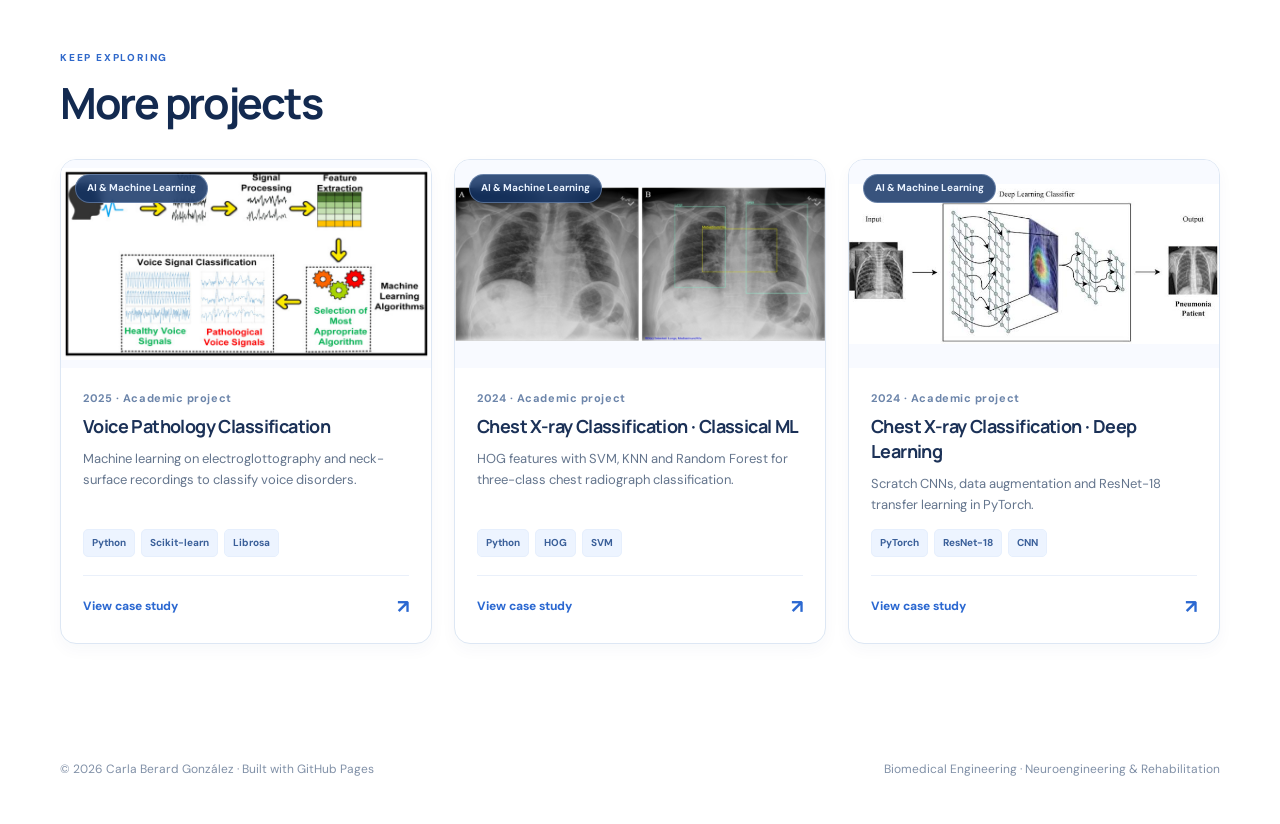
==== commit f3efe13d: "Add files via upload" ====
--- a/project.html
+++ b/project.html
@@ -32,4 +32,4 @@
 @media(max-width:880px){.site-nav .nav-links .nav-cta{display:none!important;}}
 @media(max-width:720px){.site-nav{gap:8px}.site-nav .brand.brand-with-photo{gap:9px;white-space:normal}.site-nav .brand-name{line-height:1.15}.site-nav .nav-links{gap:12px}}
 @media(max-width:470px){.site-nav .brand-with-photo .brand-profile-photo{width:68px;height:68px;flex-basis:68px}.site-nav .nav-links{display:none}}
-</style></head><body><a class="skip" href="#main">Skip to content</a><div class="hero-shell" style="border-radius:0"><header class="site-nav wrap"><a class="brand brand-with-photo" href="index.html"><img class="brand-profile-photo" src="carla-profile.png" alt="" width="108" height="108" decoding="async"><span class="brand-name">CARLA <em>BERARD GONZÁLEZ</em></span></a><nav class="nav-links" aria-label="Primary navigation"><a href="index.html#projects">Projects</a><a href="index.html#contact">Contact</a><a class="nav-cta" href="index.html#projects">View work ↗</a></nav></header></div><div class="breadcrumb"><div class="wrap"><a href="index.html">Home</a> <span> / </span> <a href="index.html#projects">Projects</a> <span> / </span> <span id="crumbTitle">Case study</span></div></div><main id="main"><div class="detail-top"><div class="wrap detail-head"><div><div class="eyebrow" id="detailCategory" style="color:#3473de"></div><h1 id="detailTitle"></h1><p id="detailShort"></p><div id="detailFacts" class="detail-facts"></div></div><div class="detail-art"><img id="detailImage" alt="Project visual"></div></div></div><div class="wrap detail-layout"><article><section class="detail-section"><div class="section-kicker">01 / Overview</div><h2>The project</h2><p id="detailSummary"></p></section><section class="detail-section"><div class="section-kicker">02 / Methods</div><h2>What I worked on</h2><ol class="approach-list" id="detailMethods"></ol></section><section class="detail-section"><div class="section-kicker">03 / Results</div><h2>Outcomes & learnings</h2><div class="result-box" id="detailOutcome"></div></section><section class="detail-section"><div class="section-kicker">04 / Context</div><h2>Limitations</h2><p id="detailNote"></p></section><a class="btn btn-outline" href="index.html#projects">← Back to all projects</a></article><aside class="detail-sidebar"><h3>Project at a glance</h3><div id="detailMetric" class="metric"></div><span id="detailMetricLabel" class="metric-label"></span><div class="section-kicker" style="margin:14px 0 10px">Tools & methods</div><div class="chips" id="detailTech"></div><a id="repoButton" class="btn btn-dark disabled" href="#" target="_blank" rel="noopener noreferrer">GitHub repository ↗</a></aside></div><section class="section related"><div class="wrap"><div class="section-heading"><div><div class="section-kicker">Keep exploring</div><h2>More projects</h2></div></div><div class="projects-grid" id="relatedProjects"></div></div></section></main><footer class="footer wrap"><span>© <span id="currentYear">2026</span> Carla Berard González · Built with GitHub Pages</span><span>Biomedical Engineering · Neuroengineering & Rehabilitation</span></footer><script src="config.js"></script><script src="projects.js"></script><script src="site.js"></script></body></html>+</style></head><body><a class="skip" href="#main">Skip to content</a><div class="hero-shell" style="border-radius:0"><header class="site-nav wrap"><a class="brand brand-with-photo" href="index.html"><img class="brand-profile-photo" src="carla-profile.png" alt="" width="108" height="108" decoding="async"><span class="brand-name">CARLA <em>BERARD GONZÁLEZ</em></span></a><nav class="nav-links" aria-label="Primary navigation"><a href="index.html#projects">Projects</a><a class="nav-cta" href="index.html#projects">View work ↗</a></nav></header></div><div class="breadcrumb"><div class="wrap"><a href="index.html">Home</a> <span> / </span> <a href="index.html#projects">Projects</a> <span> / </span> <span id="crumbTitle">Case study</span></div></div><main id="main"><div class="detail-top"><div class="wrap detail-head"><div><div class="eyebrow" id="detailCategory" style="color:#3473de"></div><h1 id="detailTitle"></h1><p id="detailShort"></p><div id="detailFacts" class="detail-facts"></div></div><div class="detail-art"><img id="detailImage" alt="Project visual"></div></div></div><div class="wrap detail-layout"><article><section class="detail-section"><div class="section-kicker">01 / Overview</div><h2>The project</h2><p id="detailSummary"></p></section><section class="detail-section"><div class="section-kicker">02 / Methods</div><h2>What I worked on</h2><ol class="approach-list" id="detailMethods"></ol></section><section class="detail-section"><div class="section-kicker">03 / Results</div><h2>Outcomes & learnings</h2><div class="result-box" id="detailOutcome"></div></section><section class="detail-section"><div class="section-kicker">04 / Context</div><h2>Limitations</h2><p id="detailNote"></p></section><a class="btn btn-outline" href="index.html#projects">← Back to all projects</a></article><aside class="detail-sidebar"><h3>Project at a glance</h3><div id="detailMetric" class="metric"></div><span id="detailMetricLabel" class="metric-label"></span><div class="section-kicker" style="margin:14px 0 10px">Tools & methods</div><div class="chips" id="detailTech"></div><a id="repoButton" class="btn btn-dark disabled" href="#" target="_blank" rel="noopener noreferrer">GitHub repository ↗</a></aside></div><section class="section related"><div class="wrap"><div class="section-heading"><div><div class="section-kicker">Keep exploring</div><h2>More projects</h2></div></div><div class="projects-grid" id="relatedProjects"></div></div></section></main><footer class="footer wrap"><span>© <span id="currentYear">2026</span> Carla Berard González · Built with GitHub Pages</span><span>Biomedical Engineering · Neuroengineering & Rehabilitation</span></footer><script src="config.js"></script><script src="projects.js"></script><script src="site.js"></script></body></html>
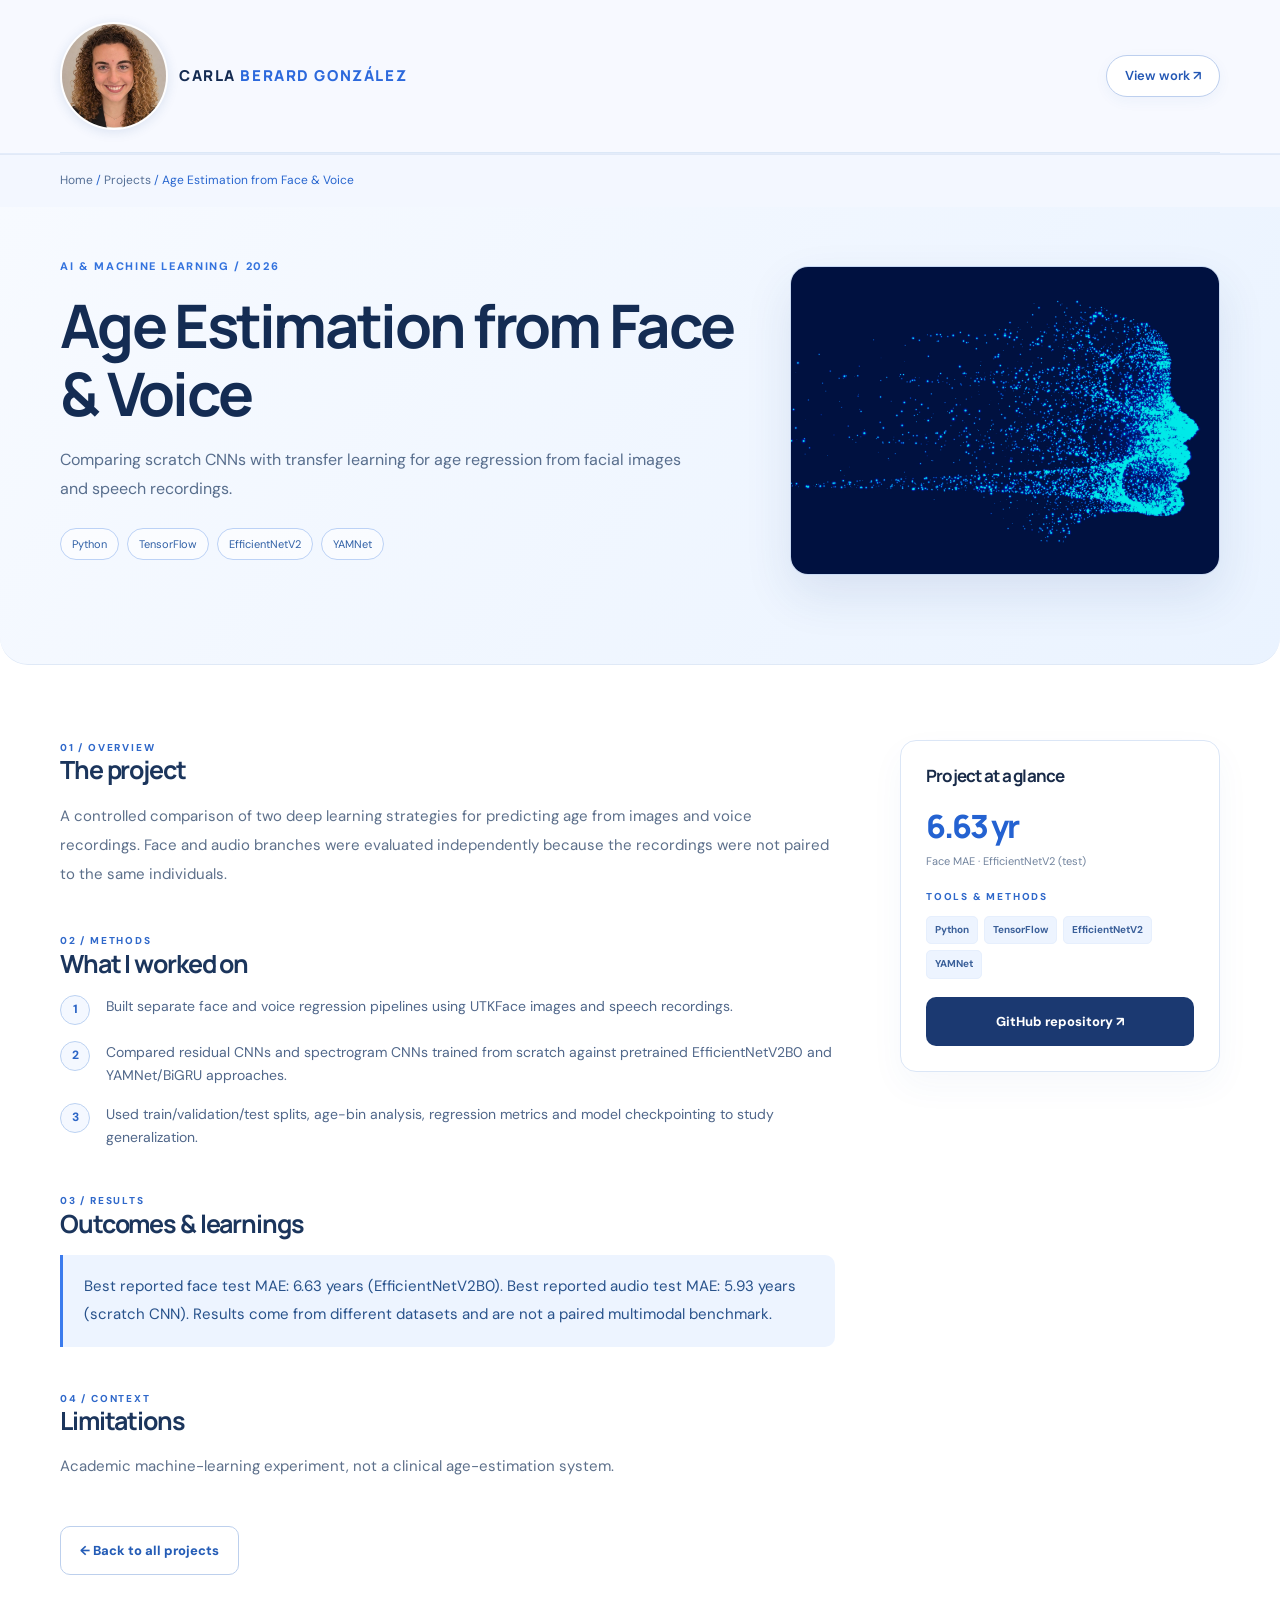
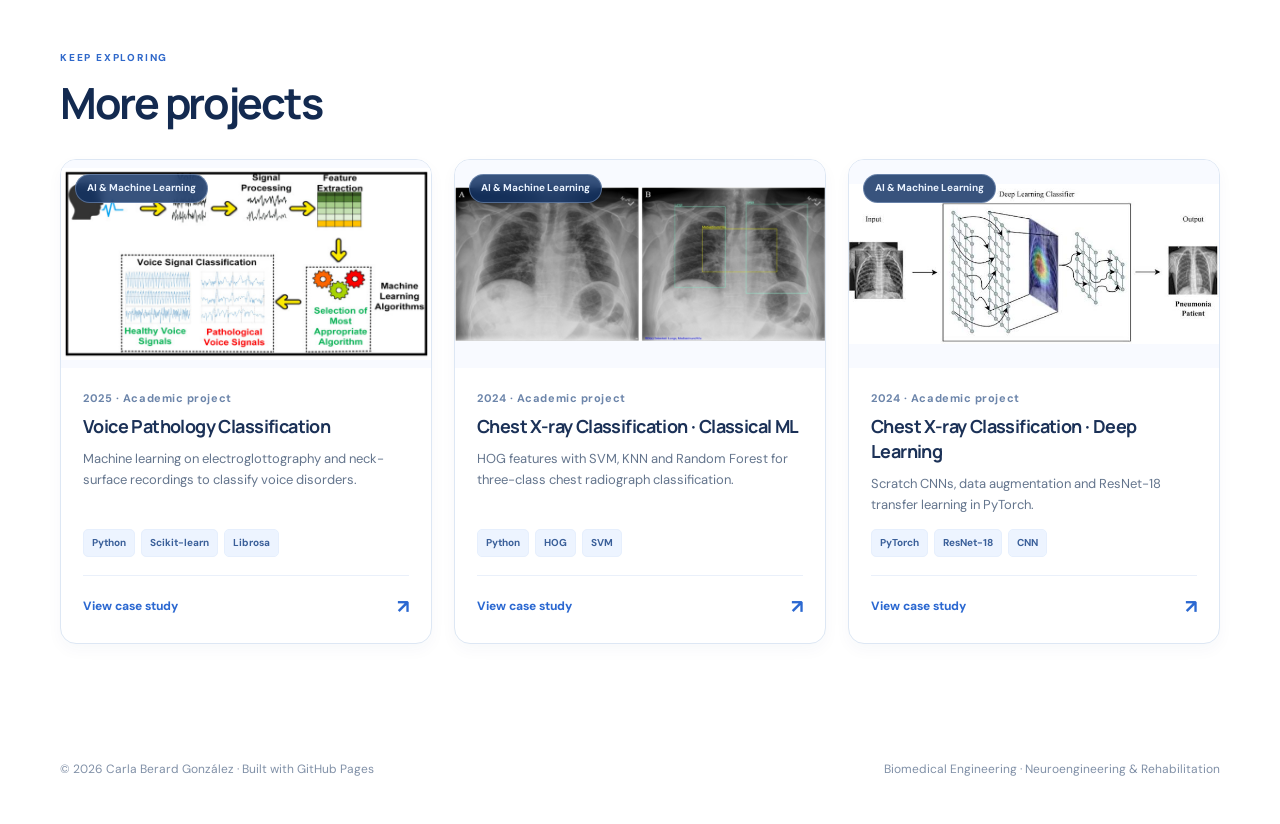
==== commit 0428cbca: "Add files via upload" ====
--- a/project.html
+++ b/project.html
@@ -32,4 +32,4 @@
 @media(max-width:880px){.site-nav .nav-links .nav-cta{display:none!important;}}
 @media(max-width:720px){.site-nav{gap:8px}.site-nav .brand.brand-with-photo{gap:9px;white-space:normal}.site-nav .brand-name{line-height:1.15}.site-nav .nav-links{gap:12px}}
 @media(max-width:470px){.site-nav .brand-with-photo .brand-profile-photo{width:68px;height:68px;flex-basis:68px}.site-nav .nav-links{display:none}}
-</style></head><body><a class="skip" href="#main">Skip to content</a><div class="hero-shell" style="border-radius:0"><header class="site-nav wrap"><a class="brand brand-with-photo" href="index.html"><img class="brand-profile-photo" src="carla-profile.png" alt="" width="108" height="108" decoding="async"><span class="brand-name">CARLA <em>BERARD GONZÁLEZ</em></span></a><nav class="nav-links" aria-label="Primary navigation"><a href="index.html#projects">Projects</a><a class="nav-cta" href="index.html#projects">View work ↗</a></nav></header></div><div class="breadcrumb"><div class="wrap"><a href="index.html">Home</a> <span> / </span> <a href="index.html#projects">Projects</a> <span> / </span> <span id="crumbTitle">Case study</span></div></div><main id="main"><div class="detail-top"><div class="wrap detail-head"><div><div class="eyebrow" id="detailCategory" style="color:#3473de"></div><h1 id="detailTitle"></h1><p id="detailShort"></p><div id="detailFacts" class="detail-facts"></div></div><div class="detail-art"><img id="detailImage" alt="Project visual"></div></div></div><div class="wrap detail-layout"><article><section class="detail-section"><div class="section-kicker">01 / Overview</div><h2>The project</h2><p id="detailSummary"></p></section><section class="detail-section"><div class="section-kicker">02 / Methods</div><h2>What I worked on</h2><ol class="approach-list" id="detailMethods"></ol></section><section class="detail-section"><div class="section-kicker">03 / Results</div><h2>Outcomes & learnings</h2><div class="result-box" id="detailOutcome"></div></section><section class="detail-section"><div class="section-kicker">04 / Context</div><h2>Limitations</h2><p id="detailNote"></p></section><a class="btn btn-outline" href="index.html#projects">← Back to all projects</a></article><aside class="detail-sidebar"><h3>Project at a glance</h3><div id="detailMetric" class="metric"></div><span id="detailMetricLabel" class="metric-label"></span><div class="section-kicker" style="margin:14px 0 10px">Tools & methods</div><div class="chips" id="detailTech"></div><a id="repoButton" class="btn btn-dark disabled" href="#" target="_blank" rel="noopener noreferrer">GitHub repository ↗</a></aside></div><section class="section related"><div class="wrap"><div class="section-heading"><div><div class="section-kicker">Keep exploring</div><h2>More projects</h2></div></div><div class="projects-grid" id="relatedProjects"></div></div></section></main><footer class="footer wrap"><span>© <span id="currentYear">2026</span> Carla Berard González · Built with GitHub Pages</span><span>Biomedical Engineering · Neuroengineering & Rehabilitation</span></footer><script src="config.js"></script><script src="projects.js"></script><script src="site.js"></script></body></html>+</style></head><body><a class="skip" href="#main">Skip to content</a><div class="hero-shell" style="border-radius:0"><header class="site-nav wrap"><a class="brand brand-with-photo" href="index.html"><img class="brand-profile-photo" src="carla-profile.png" alt="" width="108" height="108" decoding="async"><span class="brand-name">CARLA <em>BERARD GONZÁLEZ</em></span></a><nav class="nav-links" aria-label="Primary navigation"><a class="nav-cta" href="index.html#projects">View work ↗</a></nav></header></div><div class="breadcrumb"><div class="wrap"><a href="index.html">Home</a> <span> / </span> <a href="index.html#projects">Projects</a> <span> / </span> <span id="crumbTitle">Case study</span></div></div><main id="main"><div class="detail-top"><div class="wrap detail-head"><div><div class="eyebrow" id="detailCategory" style="color:#3473de"></div><h1 id="detailTitle"></h1><p id="detailShort"></p><div id="detailFacts" class="detail-facts"></div></div><div class="detail-art"><img id="detailImage" alt="Project visual"></div></div></div><div class="wrap detail-layout"><article><section class="detail-section"><div class="section-kicker">01 / Overview</div><h2>The project</h2><p id="detailSummary"></p></section><section class="detail-section"><div class="section-kicker">02 / Methods</div><h2>What I worked on</h2><ol class="approach-list" id="detailMethods"></ol></section><section class="detail-section"><div class="section-kicker">03 / Results</div><h2>Outcomes & learnings</h2><div class="result-box" id="detailOutcome"></div></section><section class="detail-section"><div class="section-kicker">04 / Context</div><h2>Limitations</h2><p id="detailNote"></p></section><a class="btn btn-outline" href="index.html#projects">← Back to all projects</a></article><aside class="detail-sidebar"><h3>Project at a glance</h3><div id="detailMetric" class="metric"></div><span id="detailMetricLabel" class="metric-label"></span><div class="section-kicker" style="margin:14px 0 10px">Tools & methods</div><div class="chips" id="detailTech"></div><a id="repoButton" class="btn btn-dark disabled" href="#" target="_blank" rel="noopener noreferrer">GitHub repository ↗</a></aside></div><section class="section related"><div class="wrap"><div class="section-heading"><div><div class="section-kicker">Keep exploring</div><h2>More projects</h2></div></div><div class="projects-grid" id="relatedProjects"></div></div></section></main><footer class="footer wrap"><span>© <span id="currentYear">2026</span> Carla Berard González · Built with GitHub Pages</span><span>Biomedical Engineering · Neuroengineering & Rehabilitation</span></footer><script src="config.js"></script><script src="projects.js"></script><script src="site.js"></script></body></html>
